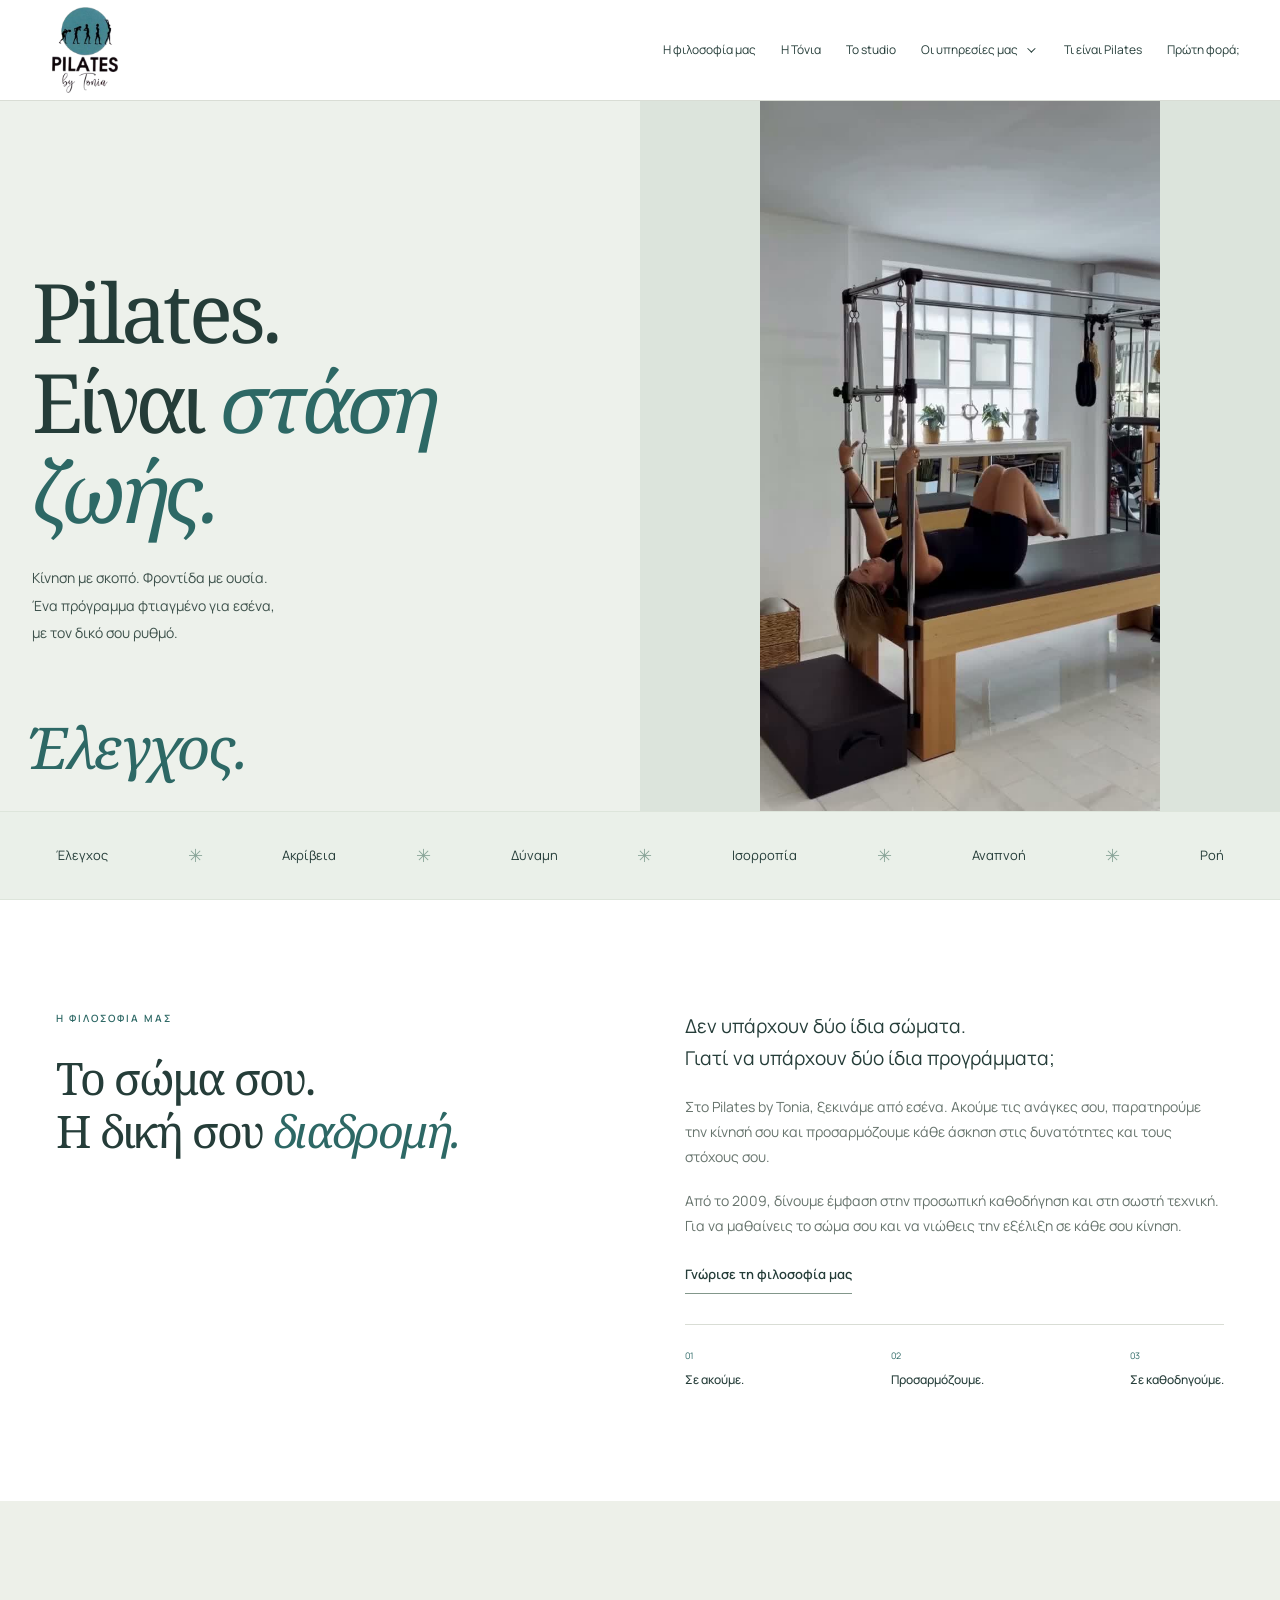
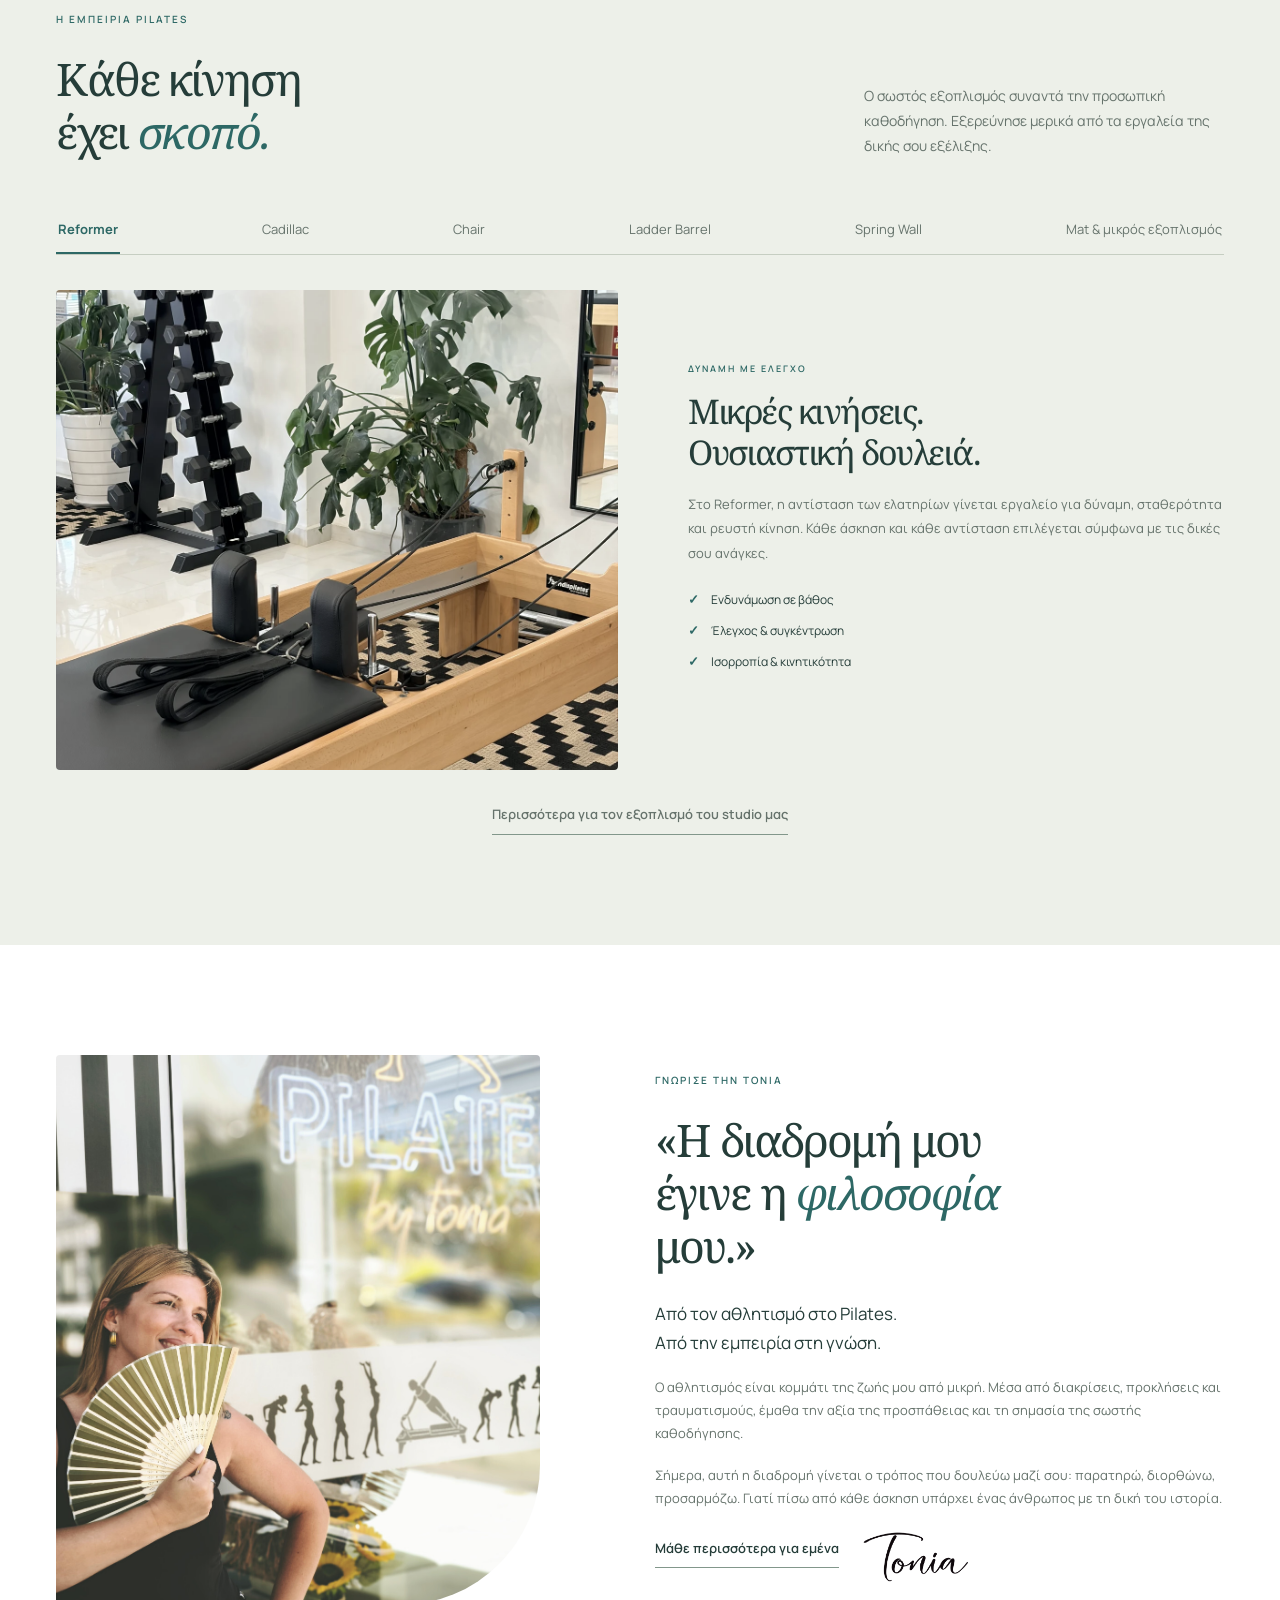
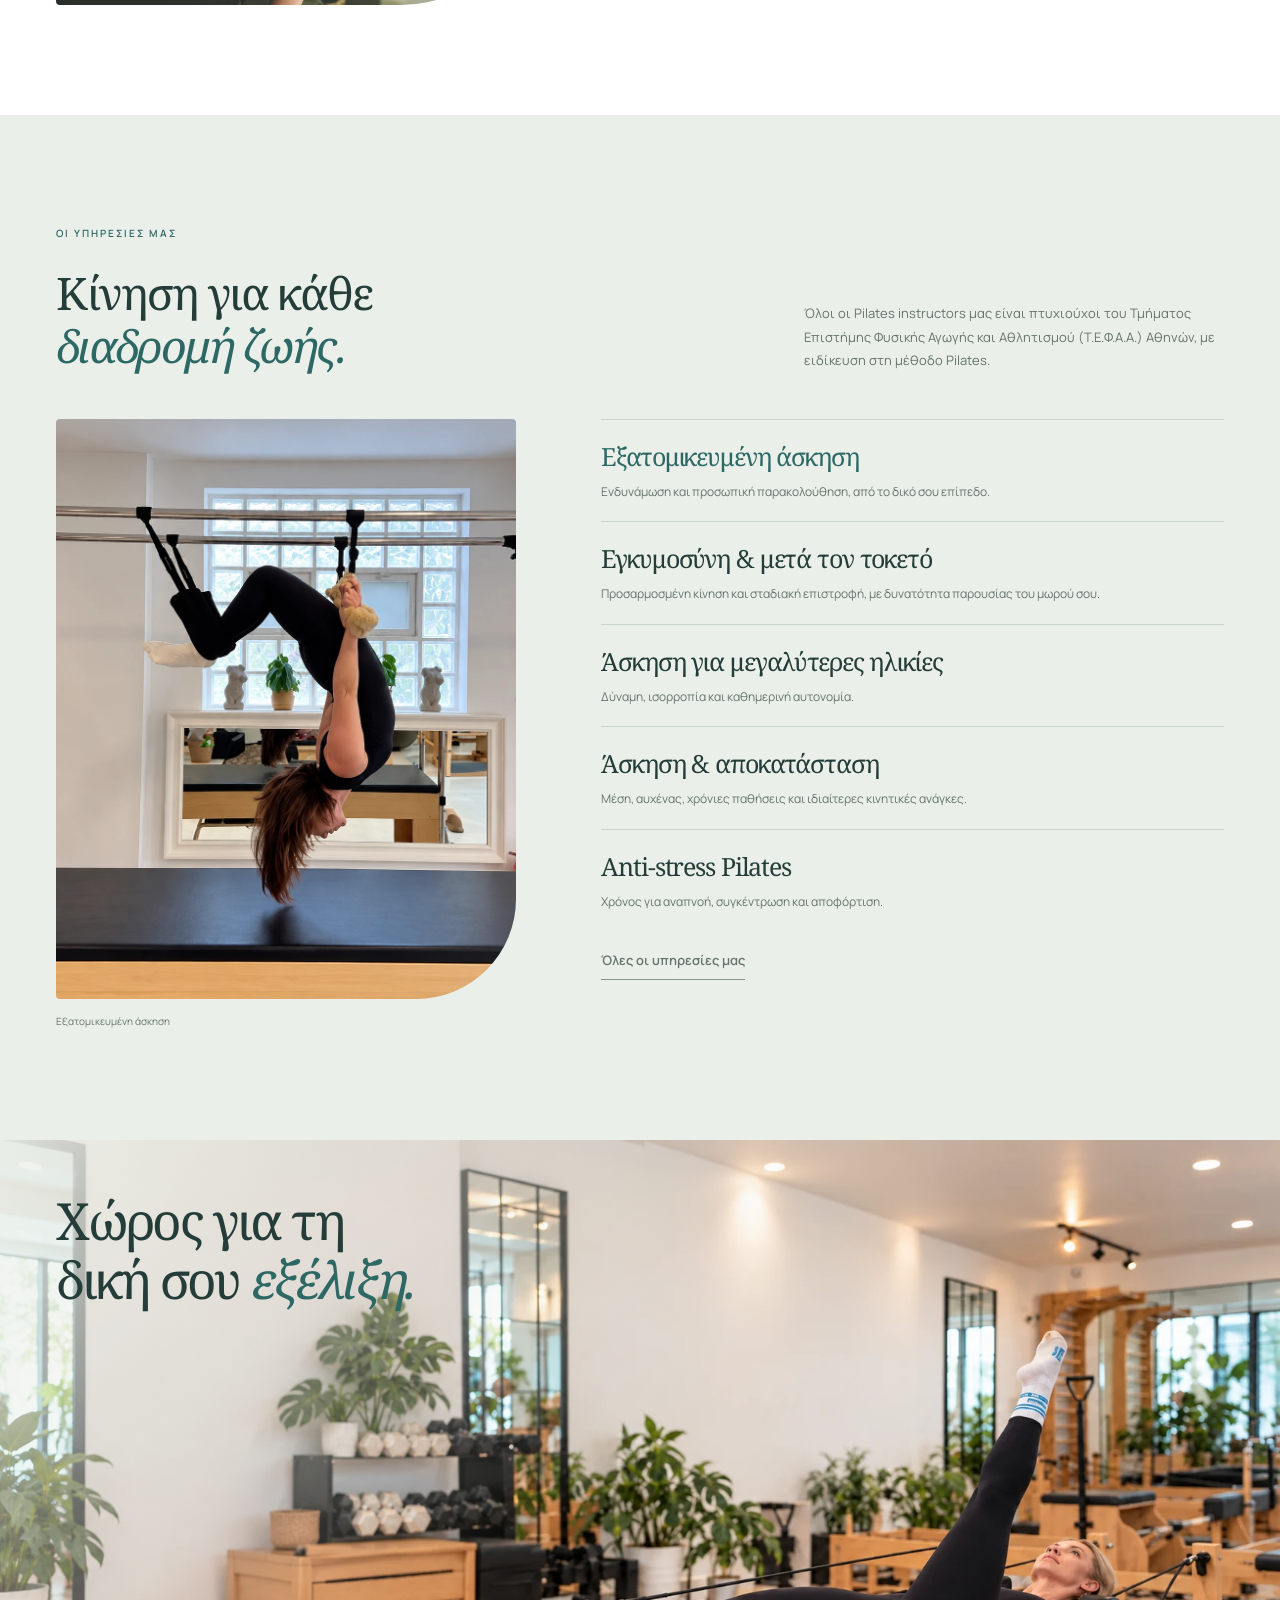
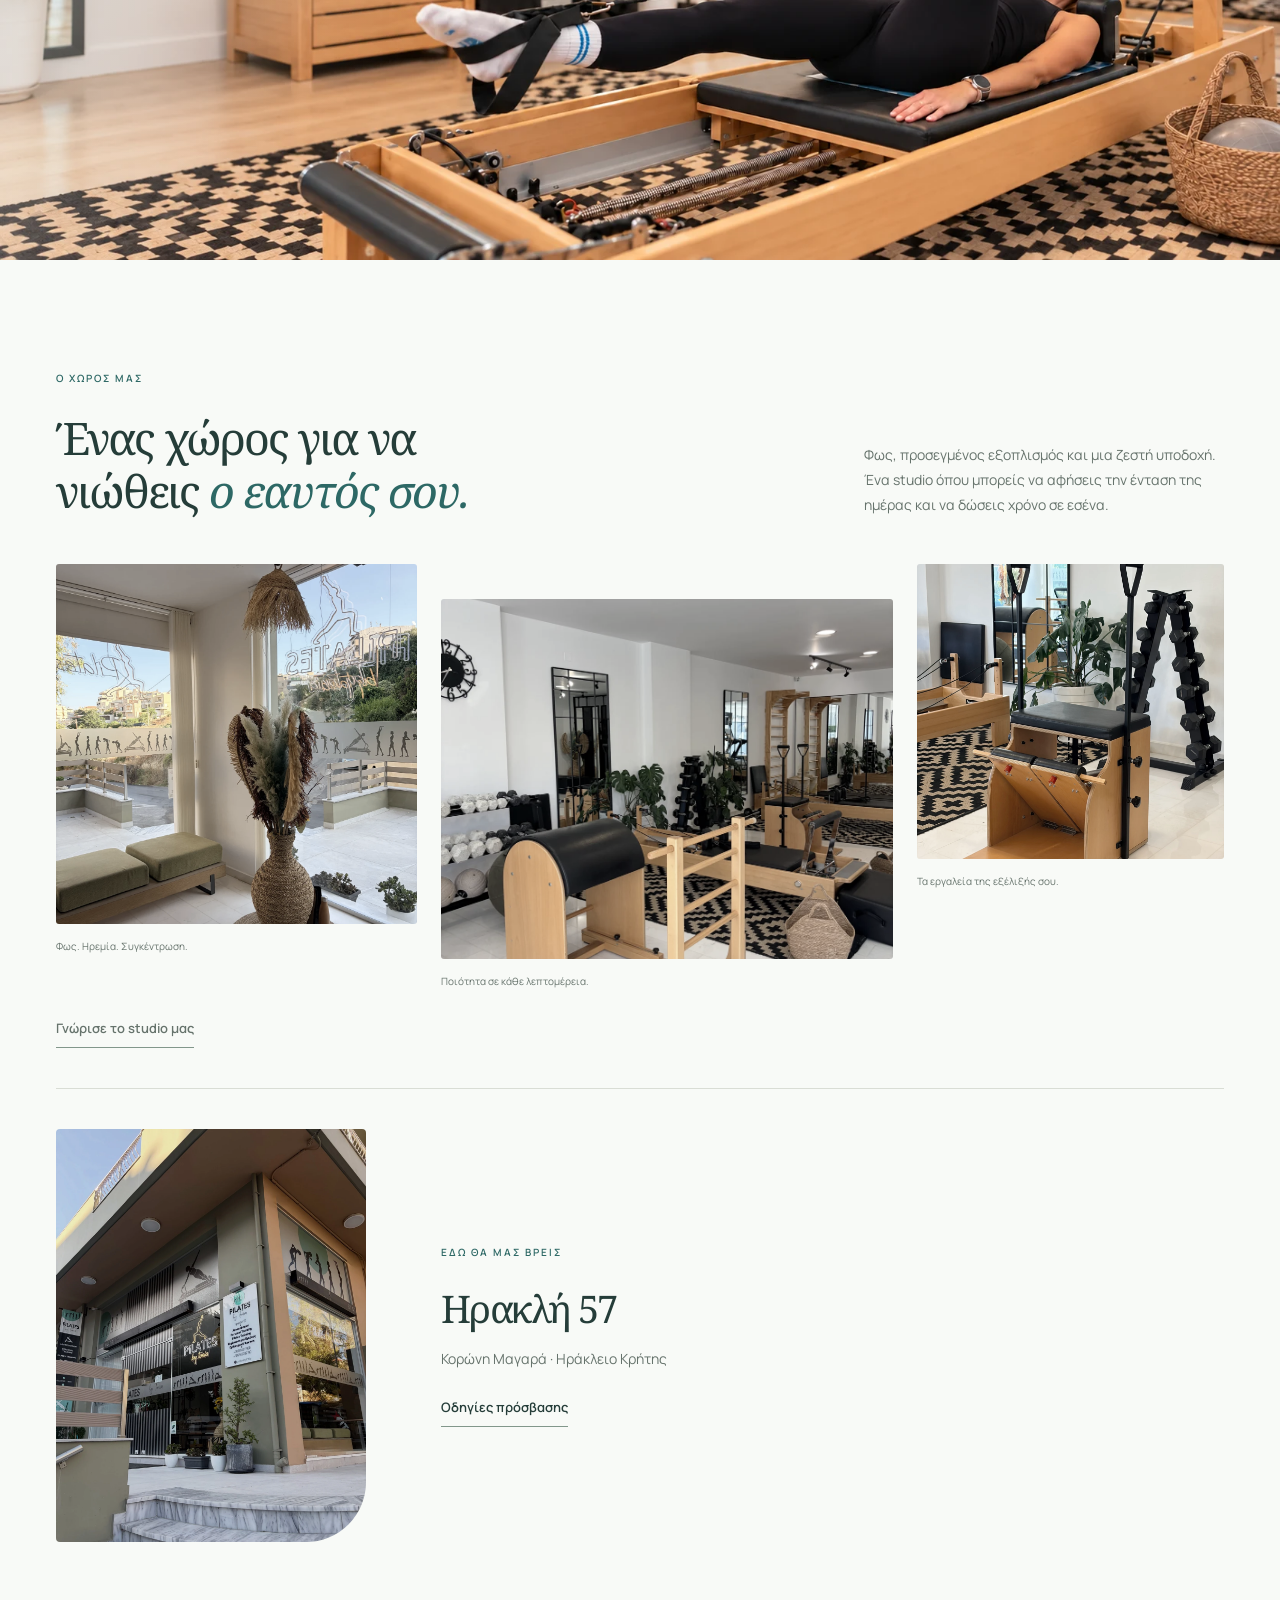
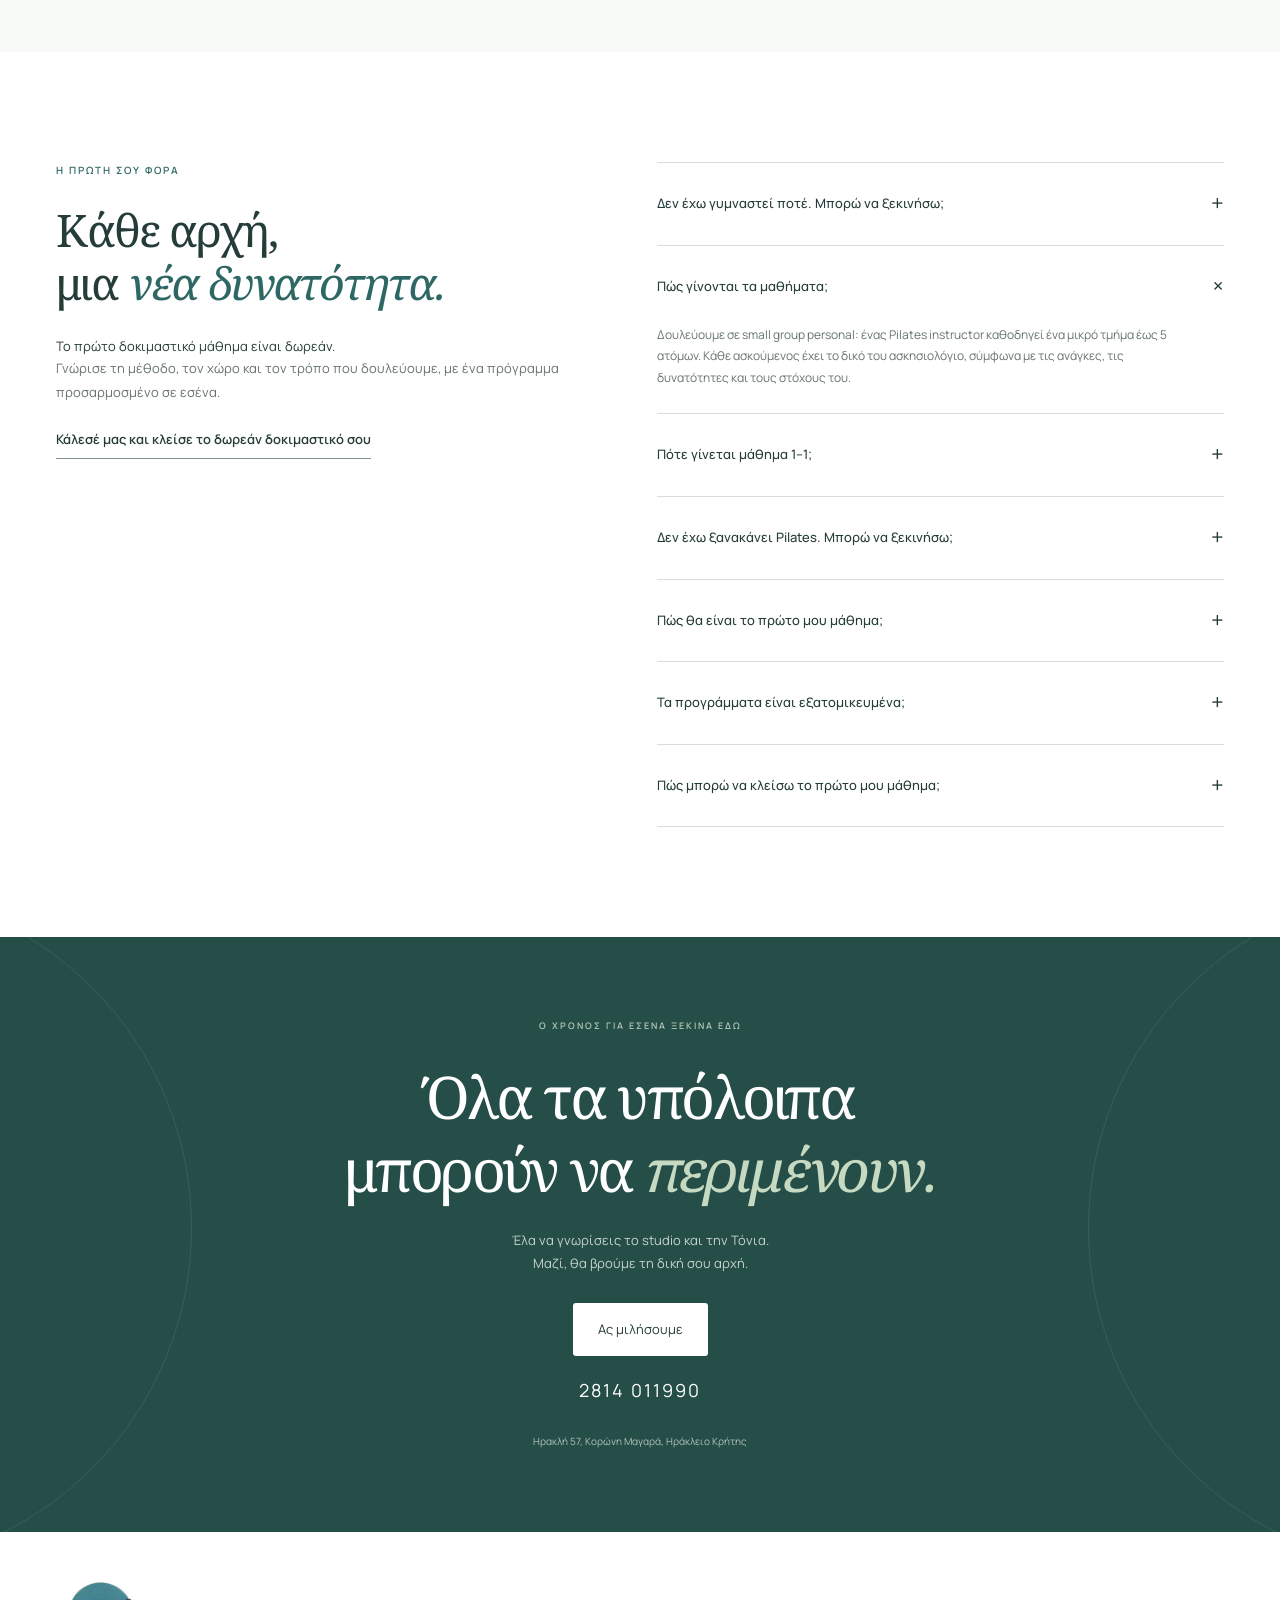
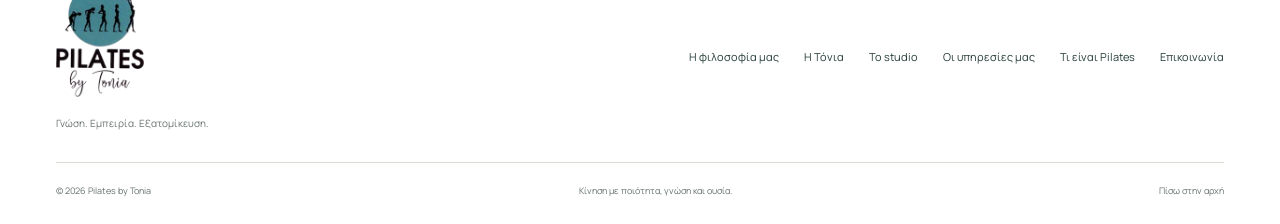
==== index.html @ 56502ca8 "Initial Commit" ====
<!doctype html>
<html lang="el">
<head>
<meta charset="UTF-8"><meta name="viewport" content="width=device-width, initial-scale=1">
<meta name="theme-color" content="#ffffff">
<title>Pilates by Tonia — Pilates. Είναι στάση ζωής.</title>
<meta name="description" content="Εξατομικευμένο Pilates από το 2009, στο Ηράκλειο Κρήτης. Γνώρισε την Τόνια και ένα studio όπου κάθε κίνηση έχει σκοπό. Ηρακλή 57, Κορώνη Μαγαρά. 2814 011990.">
<meta property="og:title" content="Pilates by Tonia — Είναι στάση ζωής."><meta property="og:description" content="Η δική σου κίνηση. Ο δικός σου ρυθμός. Εξατομικευμένο Pilates στο Ηράκλειο από το 2009."><meta property="og:type" content="website">
<link rel="icon" href="assets/logo.png"><link rel="preconnect" href="https://fonts.googleapis.com"><link rel="preconnect" href="https://fonts.gstatic.com" crossorigin><link href="https://fonts.googleapis.com/css2?family=Manrope:wght@400;500;600;700&family=Noto+Sans:wght@400;500;600;700&family=Noto+Serif:ital,wght@0,400;0,500;1,400&display=swap" rel="stylesheet">
<link rel="stylesheet" href="style.css"><script src="script.js" defer></script>
</head>
<body>
<a class="skip" href="#main">Μετάβαση στο περιεχόμενο</a>
<header class="header"><div class="nav-shell">
<a href="index.html" class="brand" aria-label="Pilates by Tonia — Αρχική"><img src="assets/logo.png" alt="Pilates by Tonia" width="100" height="100"></a>
<nav id="navigation" aria-label="Κύρια πλοήγηση"><a href="philosophy.html">Η φιλοσοφία μας</a><a href="tonia.html">Η Τόνια</a><a href="studio.html">Το studio</a><div class="nav-services"><a href="services.html">Οι υπηρεσίες μας</a><button class="services-toggle" type="button" aria-expanded="false" aria-controls="services-dropdown" aria-label="Εμφάνιση υπηρεσιών"><span aria-hidden="true"></span></button><ul class="services-dropdown" id="services-dropdown" hidden><li><a href="services.html#personal">Εξατομικευμένη άσκηση</a></li><li><a href="services.html#pregnancy">Εγκυμοσύνη</a></li><li><a href="services.html#postnatal">Μετά τον τοκετό</a></li><li><a href="services.html#mama-baby">Μαμά & μωρό</a></li><li><a href="services.html#seniors">Μεγαλύτερες ηλικίες</a></li><li><a href="services.html#adapted">Άσκηση & αποκατάσταση</a></li><li><a href="services.html#back-neck">Οσφυαλγίες & αυχενικά</a></li><li><a href="services.html#chronic">Αυτοάνοσα & χρόνιες παθήσεις</a></li><li><a href="services.html#anti-stress">Anti-stress Pilates</a></li></ul></div><a href="pilates.html">Τι είναι Pilates</a><a href="index.html#first-visit">Πρώτη φορά;</a></nav>
<button class="menu-toggle" aria-label="Άνοιγμα μενού" aria-expanded="false" aria-controls="navigation"><span></span><span></span></button>
</div></header>
<main id="main">
<section class="film-hero" aria-labelledby="hero-heading">
<div class="film-hero-media"><video class="hero-film is-current" muted playsinline preload="auto" poster="assets/hero-sequence/0.jpg" aria-label="Pilates: έλεγχος"><source src="assets/hero-sequence/0.mp4" type="video/mp4"></video><video class="hero-film" muted playsinline preload="none" aria-hidden="true"></video></div><span class="film-principle">Έλεγχος.</span>
<div class="film-hero-copy"><h1 id="hero-heading">Pilates.<br>Είναι <em>στάση<br> ζωής.</em></h1><p>Κίνηση με σκοπό. Φροντίδα με ουσία.<br>Ένα πρόγραμμα φτιαγμένο για εσένα,<br>με τον δικό σου ρυθμό.</p></div>
</section>
<div class="principles"><div class="wrap principles-inner"><span>Έλεγχος</span><i aria-hidden="true">✳</i><span>Ακρίβεια</span><i aria-hidden="true">✳</i><span>Δύναμη</span><i aria-hidden="true">✳</i><span>Ισορροπία</span><i aria-hidden="true">✳</i><span>Αναπνοή</span><i aria-hidden="true">✳</i><span>Ροή</span></div></div>
<section id="philosophy" class="section wrap philosophy"><div><p class="eyebrow">Η ΦΙΛΟΣΟΦΙΑ ΜΑΣ</p><h2>Το σώμα σου.<br>Η δική σου <em>διαδρομή.</em></h2></div><div class="philosophy-copy"><p class="lead">Δεν υπάρχουν δύο ίδια σώματα.<br>Γιατί να υπάρχουν δύο ίδια προγράμματα;</p><p>Στο Pilates by Tonia, ξεκινάμε από εσένα. Ακούμε τις ανάγκες σου, παρατηρούμε την κίνησή σου και προσαρμόζουμε κάθε άσκηση στις δυνατότητες και τους στόχους σου.</p><p>Από το 2009, δίνουμε έμφαση στην προσωπική καθοδήγηση και στη σωστή τεχνική. Για να μαθαίνεις το σώμα σου και να νιώθεις την εξέλιξη σε κάθε σου κίνηση.</p><a class="text-link section-more" href="philosophy.html">Γνώρισε τη φιλοσοφία μας</a><div class="approach"><span>01 <strong>Σε ακούμε.</strong></span><span>02 <strong>Προσαρμόζουμε.</strong></span><span>03 <strong>Σε καθοδηγούμε.</strong></span></div></div></section>
<section class="movement section" id="practice"><div class="wrap"><div class="section-heading"><div><p class="eyebrow">Η ΕΜΠΕΙΡΙΑ PILATES</p><h2>Κάθε κίνηση<br>έχει <em>σκοπό.</em></h2></div><p>Ο σωστός εξοπλισμός συναντά την προσωπική καθοδήγηση. Εξερεύνησε μερικά από τα εργαλεία της δικής σου εξέλιξης.</p></div>
<div class="tabs" role="tablist" aria-label="Εξοπλισμός Pilates"><button role="tab" id="tab-reformer" aria-selected="true" aria-controls="equipment-panel" data-equipment="reformer">Reformer</button><button role="tab" id="tab-cadillac" aria-selected="false" aria-controls="equipment-panel" tabindex="-1" data-equipment="cadillac">Cadillac</button><button role="tab" id="tab-chair" aria-selected="false" aria-controls="equipment-panel" tabindex="-1" data-equipment="chair">Chair</button><button role="tab" id="tab-barrel" aria-selected="false" aria-controls="equipment-panel" tabindex="-1" data-equipment="barrel">Ladder Barrel</button><button role="tab" id="tab-spring" aria-selected="false" aria-controls="equipment-panel" tabindex="-1" data-equipment="spring">Spring Wall</button><button role="tab" id="tab-mat" aria-selected="false" aria-controls="equipment-panel" tabindex="-1" data-equipment="mat">Mat & μικρός εξοπλισμός</button></div>
<div class="equipment"><div class="equipment-photo"><img id="equipment-image" data-equipment="reformer" src="assets/reformer.webp" alt="Ξύλινο Reformer και εξοπλισμός Pilates στον χώρο του studio" width="1000" height="1333" loading="lazy"></div><div class="equipment-content"><div id="equipment-panel" role="tabpanel" aria-labelledby="tab-reformer" tabindex="0"><p class="eyebrow equipment-kicker" id="equipment-kicker">ΔΥΝΑΜΗ ΜΕ ΕΛΕΓΧΟ</p><h3 id="equipment-title">Μικρές κινήσεις.<br>Ουσιαστική δουλειά.</h3><p class="equipment-lead" id="equipment-lead" hidden></p><div id="equipment-description"><p>Στο Reformer, η αντίσταση των ελατηρίων γίνεται εργαλείο για δύναμη, σταθερότητα και ρευστή κίνηση. Κάθε άσκηση και κάθε αντίσταση επιλέγεται σύμφωνα με τις δικές σου ανάγκες.</p></div><ul class="equipment-benefits" id="equipment-benefits"><li>Ενδυνάμωση σε βάθος</li><li>Έλεγχος & συγκέντρωση</li><li>Ισορροπία & κινητικότητα</li></ul></div></div></div>
<p class="practice-more"><a class="text-link" href="studio.html#equipment">Περισσότερα για τον εξοπλισμό του studio μας</a></p></div></section>
<section class="section wrap tonia" id="tonia"><div class="tonia-photo"><img src="assets/tonia-home.jpg" alt="Η Τόνια χαμογελά δίπλα στη βιτρίνα του Pilates by Tonia" width="1400" height="1205" loading="lazy"></div><div class="tonia-copy"><p class="eyebrow">ΓΝΩΡΙΣΕ ΤΗΝ ΤΟΝΙΑ</p><h2>«Η διαδρομή μου<br>έγινε η <em>φιλοσοφία</em><br>μου.»</h2><p class="lead">Από τον αθλητισμό στο Pilates.<br>Από την εμπειρία στη γνώση.</p><p>Ο αθλητισμός είναι κομμάτι της ζωής μου από μικρή. Μέσα από διακρίσεις, προκλήσεις και τραυματισμούς, έμαθα την αξία της προσπάθειας και τη σημασία της σωστής καθοδήγησης.</p><p>Σήμερα, αυτή η διαδρομή γίνεται ο τρόπος που δουλεύω μαζί σου: παρατηρώ, διορθώνω, προσαρμόζω. Γιατί πίσω από κάθε άσκηση υπάρχει ένας άνθρωπος με τη δική του ιστορία.</p><a class="text-link" href="tonia.html">Μάθε περισσότερα για εμένα</a><span class="signature signature-logo" role="img" aria-label="Tonia"></span></div></section>
<section class="home-services section" id="services" aria-labelledby="services-title"><div class="wrap">
<div class="section-heading"><div><p class="eyebrow">ΟΙ ΥΠΗΡΕΣΙΕΣ ΜΑΣ</p><h2 id="services-title">Κίνηση για κάθε<br><em>διαδρομή ζωής.</em></h2></div><p>Όλοι οι Pilates instructors μας είναι πτυχιούχοι του Τμήματος Επιστήμης Φυσικής Αγωγής και Αθλητισμού (Τ.Ε.Φ.Α.Α.) Αθηνών, με ειδίκευση στη μέθοδο Pilates.</p></div>
<div class="home-services-layout"><figure class="home-services-photo"><img id="home-service-image" data-service="personal" src="assets/anti-stress-restored.webp" alt="Άσκηση αιώρησης στο Cadillac του studio" width="720" height="1280" loading="lazy"><figcaption id="home-service-caption">Εξατομικευμένη άσκηση</figcaption></figure>
<div class="home-service-links">
<a href="services.html#personal" data-service-key="personal" data-service-image="assets/anti-stress-restored.webp" data-service-alt="Άσκηση αιώρησης στο Cadillac του studio" data-service-width="720" data-service-height="1280" data-service-caption="Εξατομικευμένη άσκηση" class="is-previewed"><img class="mobile-service-photo" src="assets/anti-stress-restored.webp" alt="Άσκηση αιώρησης στο Cadillac του studio" loading="lazy" width="900" height="1200"><h3>Εξατομικευμένη άσκηση</h3><p>Ενδυνάμωση και προσωπική παρακολούθηση, από το δικό σου επίπεδο.</p></a>
<a href="services.html#pregnancy" data-service-key="pregnancy" data-service-image="assets/pilates-pregnancy-v2.webp" data-service-alt="Η Τόνια με έγκυο ασκούμενη στο studio" data-service-width="1200" data-service-height="1600" data-service-caption="Εγκυμοσύνη &amp; μετά τον τοκετό"><img class="mobile-service-photo" src="assets/pilates-pregnancy-v2.webp" alt="Η Τόνια με έγκυο ασκούμενη στο studio" loading="lazy" width="900" height="1200"><h3>Εγκυμοσύνη & μετά τον τοκετό</h3><p>Προσαρμοσμένη κίνηση και σταδιακή επιστροφή, με δυνατότητα παρουσίας του μωρού σου.</p></a>
<a href="services.html#seniors" data-service-key="seniors" data-service-image="assets/pilates-seniors-v2.webp" data-service-alt="Η Τόνια με ασκούμενη μεγαλύτερης ηλικίας που κρατά Μαγικό Κύκλο" data-service-width="1200" data-service-height="1600" data-service-caption="Άσκηση για μεγαλύτερες ηλικίες"><img class="mobile-service-photo" src="assets/pilates-seniors-v2.webp" alt="Η Τόνια με ασκούμενη μεγαλύτερης ηλικίας που κρατά Μαγικό Κύκλο" loading="lazy" width="900" height="1200"><h3>Άσκηση για μεγαλύτερες ηλικίες</h3><p>Δύναμη, ισορροπία και καθημερινή αυτονομία.</p></a>
<a href="services.html#adapted" data-service-key="adapted" data-service-image="assets/pilates-adaptive-v2.webp" data-service-alt="Η Τόνια δίπλα σε ασκούμενη με τεχνητό μέλος και βοηθήματα βάδισης στο studio" data-service-width="1200" data-service-height="1600" data-service-caption="Άσκηση &amp; αποκατάσταση"><img class="mobile-service-photo" src="assets/pilates-adaptive-v2.webp" alt="Η Τόνια δίπλα σε ασκούμενη με τεχνητό μέλος και βοηθήματα βάδισης στο studio" loading="lazy" width="900" height="1200"><h3>Άσκηση & αποκατάσταση</h3><p>Μέση, αυχένας, χρόνιες παθήσεις και ιδιαίτερες κινητικές ανάγκες.</p></a>
<a href="services.html#anti-stress" data-service-key="anti-stress" data-service-image="assets/cadillac-portrait-restored.webp" data-service-alt="Η Τόνια σε ελεγχόμενη άσκηση αιώρησης στο Cadillac" data-service-width="941" data-service-height="1670" data-service-caption="Anti-stress Pilates"><img class="mobile-service-photo" src="assets/cadillac-portrait-restored.webp" alt="Η Τόνια σε ελεγχόμενη άσκηση αιώρησης στο Cadillac" loading="lazy" width="900" height="1200"><h3>Anti-stress Pilates</h3><p>Χρόνος για αναπνοή, συγκέντρωση και αποφόρτιση.</p></a>
<p class="section-more"><a class="text-link" href="services.html">Όλες οι υπηρεσίες μας</a></p>
</div></div></div></section>
<figure class="studio-scroll-divider" data-scroll-divider><img src="assets/studio-divider.webp" alt="Άσκηση στο Reformer στον χώρο του Pilates by Tonia" loading="lazy"><figcaption>Χώρος για τη<br>δική σου <em>εξέλιξη.</em></figcaption></figure><section id="studio" class="studio section"><div class="wrap"><div class="section-heading"><div><p class="eyebrow">Ο ΧΩΡΟΣ ΜΑΣ</p><h2>Ένας χώρος για να<br>νιώθεις <em>ο εαυτός σου.</em></h2></div><p>Φως, προσεγμένος εξοπλισμός και μια ζεστή υποδοχή.<br>Ένα studio όπου μπορείς να αφήσεις την ένταση της ημέρας και να δώσεις χρόνο σε εσένα.</p></div><div class="studio-gallery"><figure><img src="assets/studio.webp" alt="Φωτεινή γωνιά του studio με μεγάλα παράθυρα και εξοπλισμό Pilates" width="900" height="1200" loading="lazy"><figcaption>Φως. Ηρεμία. Συγκέντρωση.</figcaption></figure><figure><img src="assets/studio-wide.webp" alt="Ο εσωτερικός χώρος του Pilates by Tonia με ξύλινο εξοπλισμό και φυτά" width="1000" height="1333" loading="lazy"><figcaption>Ποιότητα σε κάθε λεπτομέρεια.</figcaption></figure><figure><img src="assets/pilates-chair.webp" alt="Η ξύλινη Pilates Chair στον χώρο του studio" width="1200" height="1600" loading="lazy"><figcaption>Τα εργαλεία της εξέλιξής σου.</figcaption></figure></div><p class="section-more"><a class="text-link" href="studio.html">Γνώρισε το studio μας</a></p><div class="studio-arrival"><figure><img src="assets/studio-exterior.webp" alt="Η πρόσοψη και η είσοδος του Pilates by Tonia στην Ηρακλή 57" width="1200" height="1600" loading="lazy"></figure><div><p class="eyebrow">ΕΔΩ ΘΑ ΜΑΣ ΒΡΕΙΣ</p><h3>Ηρακλή 57</h3><p>Κορώνη Μαγαρά · Ηράκλειο Κρήτης</p><a class="text-link" href="https://www.google.com/maps/search/?api=1&query=Pilates+by+Tonia+%CE%97%CF%81%CE%B1%CE%BA%CE%BB%CE%AE+57+%CE%97%CF%81%CE%AC%CE%BA%CE%BB%CE%B5%CE%B9%CE%BF" target="_blank" rel="noopener noreferrer">Οδηγίες πρόσβασης</a></div></div></div></section>
<section id="first-visit" class="section wrap first-visit"><div><p class="eyebrow">Η ΠΡΩΤΗ ΣΟΥ ΦΟΡΑ</p><h2>Κάθε αρχή,<br>μια <em>νέα δυνατότητα.</em></h2><p class="lead">Το πρώτο δοκιμαστικό μάθημα είναι δωρεάν.</p><p>Γνώρισε τη μέθοδο, τον χώρο και τον τρόπο που δουλεύουμε, με ένα πρόγραμμα προσαρμοσμένο σε εσένα.</p><a class="text-link section-more" href="tel:+302814011990">Κάλεσέ μας και κλείσε το δωρεάν δοκιμαστικό σου</a></div><div class="faq"><details><summary>Δεν έχω γυμναστεί ποτέ. Μπορώ να ξεκινήσω;<span aria-hidden="true">+</span></summary><p>Ναι. Δεν χρειάζεται να είσαι ήδη δυνατός ή ευλύγιστος. Ξεκινάμε από το δικό σου επίπεδο, με απλές κινήσεις και χρόνο για να τις μάθεις. Δουλεύουμε σταδιακά στη δύναμη, στην κινητικότητα και στην καλύτερη στάση του σώματος, χωρίς πίεση να ακολουθήσεις τον ρυθμό κάποιου άλλου.</p></details><details open><summary>Πώς γίνονται τα μαθήματα;<span aria-hidden="true">+</span></summary><p>Δουλεύουμε σε small group personal: ένας Pilates instructor καθοδηγεί ένα μικρό τμήμα έως 5 ατόμων. Κάθε ασκούμενος έχει το δικό του ασκησιολόγιο, σύμφωνα με τις ανάγκες, τις δυνατότητες και τους στόχους του.</p></details><details><summary>Πότε γίνεται μάθημα 1–1;<span aria-hidden="true">+</span></summary><p>Σε ειδικές περιπτώσεις, το μάθημα γίνεται personal, ένας instructor με έναν ασκούμενο, κατόπιν συνεννόησης. Το studio διαθέτει έναν ενιαίο χώρο: παράλληλα μπορεί άλλος instructor να καθοδηγεί ένα μικρό τμήμα, με προσωπικό ασκησιολόγιο για κάθε άτομο.</p></details><details><summary>Δεν έχω ξανακάνει Pilates. Μπορώ να ξεκινήσω;<span aria-hidden="true">+</span></summary><p>Φυσικά. Ξεκινάμε από το δικό σου επίπεδο και δουλεύουμε μαζί στη σωστή τεχνική, την αναπνοή και τον έλεγχο. Το πρόγραμμά σου προσαρμόζεται σε εσένα, είτε είναι το πρώτο σου μάθημα είτε έχεις ήδη εμπειρία.</p></details><details><summary>Πώς θα είναι το πρώτο μου μάθημα;<span aria-hidden="true">+</span></summary><p>Το πρώτο δοκιμαστικό μάθημα είναι δωρεάν. Έλα λίγο νωρίτερα για να γνωρίσεις τον χώρο και να συζητήσουμε τους στόχους σου, τυχόν τραυματισμούς ή ό,τι σε απασχολεί. Θα σε καθοδηγούμε βήμα βήμα, με έμφαση στην αναπνοή και στην ποιότητα της κίνησης.</p></details><details><summary>Τα προγράμματα είναι εξατομικευμένα;<span aria-hidden="true">+</span></summary><p>Ναι. Η προσωπική προσέγγιση είναι η βάση της δουλειάς μας. Οι ασκήσεις και ο εξοπλισμός επιλέγονται με βάση τις ανάγκες, τις δυνατότητες και τους στόχους σου, με συνεχή παρακολούθηση και καθοδήγηση.</p></details><details><summary>Πώς μπορώ να κλείσω το πρώτο μου μάθημα;<span aria-hidden="true">+</span></summary><p>Κάλεσέ μας στο <a href="tel:+302814011990">2814 011990</a> για να συζητήσουμε τις ανάγκες σου, τις διαθέσιμες ώρες και τις πληροφορίες για τα μαθήματα.</p></details></div></section>
<section class="contact" id="contact"><div class="wrap contact-inner"><p class="eyebrow">Ο ΧΡΟΝΟΣ ΓΙΑ ΕΣΕΝΑ ΞΕΚΙΝΑ ΕΔΩ</p><h2>Όλα τα υπόλοιπα<br>μπορούν να <em>περιμένουν.</em></h2><p>Έλα να γνωρίσεις το studio και την Τόνια.<br>Μαζί, θα βρούμε τη δική σου αρχή.</p><a class="button light" href="tel:+302814011990">Ας μιλήσουμε</a><a class="contact-number" href="tel:+302814011990">2814 011990</a><div class="contact-location">Ηρακλή 57, Κορώνη Μαγαρά, Ηράκλειο Κρήτης</div></div></section>
</main>
<footer class="wrap footer"><div><a href="index.html" class="footer-brand" aria-label="Pilates by Tonia — Αρχική"><img src="assets/logo.png" alt="Pilates by Tonia" width="100" height="131" loading="lazy"></a><p>Γνώση. Εμπειρία. Εξατομίκευση.</p></div><div class="footer-links"><a href="philosophy.html">Η φιλοσοφία μας</a><a href="tonia.html">Η Τόνια</a><a href="studio.html">Το studio</a><a href="services.html">Οι υπηρεσίες μας</a><a href="pilates.html">Τι είναι Pilates</a><a href="index.html#contact">Επικοινωνία</a></div><div class="footer-bottom"><span>© <span id="year">2026</span> Pilates by Tonia</span><span>Κίνηση με ποιότητα, γνώση και ουσία.</span><a href="#">Πίσω στην αρχή</a></div></footer>
</body></html>
---- style.css ----
:root{--paper:#ffffff;--ink:#253d39;--muted:#66736c;--teal:#2d6865;--line:#d9ddd5;--mint:#eaf0e9;--serif:'Noto Serif',Georgia,serif;--sans:'Manrope','Noto Sans',sans-serif}*{box-sizing:border-box}html{scroll-behavior:smooth;scroll-padding-top:110px}body{margin:0;color:var(--ink);background:var(--paper);font-family:var(--sans);font-size:15px;line-height:1.8}a{color:inherit;text-decoration:none}button{font:inherit}button,a{-webkit-tap-highlight-color:transparent}button:focus-visible,a:focus-visible,summary:focus-visible,[tabindex]:focus-visible{outline:3px solid #b47732;outline-offset:5px}img{display:block;max-width:100%;object-fit:cover}h1,h2,h3,p,figure{margin:0}h1,h2,h3{font-family:var(--serif);font-weight:400;letter-spacing:-.045em;line-height:1.18}h2{font-size:clamp(32px,3.5vw,49px)}h2 em,h1 em{font-weight:400;color:var(--teal)}p{color:var(--muted)}.wrap{width:min(1280px,calc(100% - 112px));margin-inline:auto}.section{padding-block:110px}.eyebrow{font-size:10px;font-weight:600;letter-spacing:2px;line-height:1.6;color:var(--teal);margin-bottom:26px}.button{display:inline-flex;gap:40px;align-items:center;justify-content:space-between;background:var(--teal);color:#fff;padding:17px 25px;font-size:13px;line-height:1.5;border-radius:3px;transition:background .2s,transform .2s}.button:hover{background:#214f4c;transform:translateY(-2px)}.button span{font-size:21px;line-height:1}.button.small{padding:13px 20px;gap:28px;font-size:12px}.text-link{display:inline-flex;align-items:center;gap:25px;padding-bottom:7px;border-bottom:1px solid #82978b;font-size:13px;font-weight:600}.text-link:hover{color:var(--teal);border-color:var(--teal)}.text-link span{font-size:22px}.header{border-bottom:1px solid var(--line);background:rgba(255,255,255,.97);position:sticky;top:0;z-index:20}.nav-shell{height:100px;width:min(1360px,calc(100% - 80px));margin:auto;display:flex;align-items:center;justify-content:space-between;gap:32px}.brand img{width:90px;height:86px;object-fit:contain}.header nav{display:flex;gap:32px;font-size:12px}.header nav a:hover{color:var(--teal);text-decoration:underline;text-underline-offset:6px}.menu-toggle{display:none}.skip{position:fixed;top:-80px;left:20px;z-index:100;background:white;padding:10px}.skip:focus{top:10px}.hero{display:grid;grid-template-columns:1fr 1.12fr;gap:45px;padding-top:50px;padding-bottom:60px;align-items:center}.hero-copy{padding:22px 0 10px}.hero h1{font-size:clamp(58px,6.7vw,94px);line-height:1.12;margin:25px 0 27px;letter-spacing:-.06em}.hero h1 em{font-style:italic}.hero .eyebrow{font-size:9px;letter-spacing:1.7px;display:flex;align-items:center;gap:9px;margin:0}.dot{width:6px;height:6px;background:var(--teal);border-radius:50%;flex:none}.hero-description{font-size:14px;line-height:1.95;margin-bottom:29px}.hero-note{display:flex;gap:12px;align-items:center;margin-top:29px;font-size:10px;color:var(--muted)}.note-line{width:24px;height:1px;background:#8e9f92}.hero-visual{position:relative;align-self:stretch;margin-top:0;min-height:600px;background:#f0f3f2;border-radius:180px 5px 5px 5px;overflow:hidden}.hero-image{position:absolute;width:100%;height:100%;object-position:52% 50%;filter:saturate(.77)}.image-caption{position:absolute;bottom:0;left:0;right:0;display:flex;align-items:center;justify-content:space-between;background:linear-gradient(transparent,rgba(30,42,39,.65));padding:70px 28px 25px;color:white;font-size:9px;letter-spacing:2px}.circle-arrow{border:1px solid #ffffff90;border-radius:50%;width:37px;height:37px;display:grid;place-items:center;font-size:20px}.since{position:absolute;top:25px;right:23px;padding:13px 17px;background:rgba(248,247,243,.9);border:1px solid #fff;display:flex;flex-direction:column;gap:1px;font-size:9px}.since strong{font-family:var(--serif);font-size:18px;font-weight:400}.principles{background:var(--mint);border-block:1px solid #dde5db}.principles-inner{min-height:87px;display:flex;align-items:center;justify-content:space-between;gap:22px}.principles span{font-size:13px}.principles i{font-size:18px;color:#89a498;font-style:normal}.philosophy{display:grid;grid-template-columns:1fr 1fr;gap:90px}.philosophy-copy p+p{margin-top:19px}.lead{font-size:19px;line-height:1.7;color:var(--ink)}.philosophy-copy>p:not(.lead){font-size:14px}.approach{display:flex;justify-content:space-between;gap:14px;border-top:1px solid var(--line);margin-top:30px;padding-top:23px;font-size:9px;color:var(--teal)}.approach strong{display:block;font-size:12px;margin-top:5px;font-weight:500;color:var(--ink)}.movement{background:#edf0e9}.section-heading{display:flex;align-items:end;justify-content:space-between;gap:70px;margin-bottom:46px}.section-heading>p{max-width:360px;font-size:14px}.equipment{display:grid;grid-template-columns:1.05fr 1fr;gap:70px;align-items:center}.equipment-photo{height:480px;position:relative;overflow:hidden;border-radius:4px}.equipment-photo img{width:100%;height:100%;object-position:center 56%;filter:saturate(.77)}.equipment-photo>span{position:absolute;bottom:19px;left:20px;background:var(--paper);font-size:10px;padding:6px 13px;letter-spacing:2px}.tabs{display:flex;gap:28px;border-bottom:1px solid #c6cec2;margin-bottom:35px}.tabs button{padding:0 0 14px;background:none;border:0;color:var(--muted);font-size:14px;cursor:pointer;position:relative}.tabs button[aria-selected=true]{color:var(--teal);font-weight:700}.tabs button[aria-selected=true]:after{content:'';position:absolute;bottom:-1px;left:0;right:0;height:2px;background:var(--teal)}.equipment-kicker{font-size:9px;margin-bottom:15px}.equipment h3{font-size:34px;margin-bottom:20px}.equipment-content p:not(.eyebrow){font-size:13px;line-height:1.9}.equipment-benefits{list-style:none;padding:0;margin:22px 0 25px;font-size:12px}.equipment-benefits li{margin:8px 0}.equipment-benefits li:before{content:'↗';margin-right:12px;color:var(--teal)}.equipment-footnote{font-size:11px;margin-top:22px;text-align:center}.tonia{display:grid;grid-template-columns:.85fr 1fr;gap:115px;align-items:center}.tonia-photo{height:610px;position:relative}.tonia-photo img{width:100%;height:100%;object-position:50% 35%;border-radius:4px 4px 140px 4px;filter:saturate(.68)}.photo-label{position:absolute;bottom:30px;left:24px;background:var(--paper);padding:12px 19px;font-family:var(--serif);font-style:italic;font-size:14px}.tonia-copy .lead{margin-top:27px;margin-bottom:18px;font-size:17px}.tonia-copy>p:not(.eyebrow):not(.lead):not(.signature){font-size:13px;margin-top:18px}.tonia-copy .text-link{margin-top:25px}.signature{font-family:var(--serif);font-style:italic;letter-spacing:-4px;font-size:46px;color:var(--teal);margin-top:14px;transform:rotate(-7deg);display:inline-block;margin-left:15px}.studio{background:#f8faf7}.studio-gallery{display:grid;grid-template-columns:1fr 1.25fr .85fr;gap:24px}.studio-gallery img{width:100%;height:360px;border-radius:3px;filter:saturate(.7)}.studio-gallery figure:nth-child(2){padding-top:35px}.studio-gallery figure:nth-child(3) img{height:295px}.studio-gallery figcaption{font-size:10px;padding-top:13px;color:var(--muted)}.studio-address{display:flex;justify-content:space-between;align-items:center;margin-top:40px;padding-top:25px;border-top:1px solid #d7d8cf;font-size:12px}.studio-address>span>span{font-size:23px;margin-right:12px}.first-visit{display:grid;grid-template-columns:1fr 1.1fr;gap:85px}.first-visit h2{margin-bottom:25px}.first-visit>div>p:not(.eyebrow){font-size:13px}.faq details{border-bottom:1px solid var(--line);padding:21px 0}.faq details:first-child{border-top:1px solid var(--line)}.faq summary{list-style:none;display:flex;justify-content:space-between;gap:25px;align-items:center;font-size:13px;font-weight:500;cursor:pointer}.faq summary::-webkit-details-marker{display:none}.faq summary span{font-size:22px;font-weight:400;flex:none;transition:transform .2s}.faq details[open] summary span{transform:rotate(45deg)}.faq details p{font-size:12px;padding:17px 30px 4px 0}.faq details p a{text-decoration:underline}.contact{background:#254e49;color:var(--paper);text-align:center;position:relative;overflow:hidden}.contact:before,.contact:after{content:'';position:absolute;width:680px;height:680px;border:1px solid #a6b9a326;border-radius:50%;top:-50px;pointer-events:none}.contact:before{left:-490px}.contact:after{right:-490px}.contact-inner{padding-block:82px}.contact .eyebrow{color:#b4c9b6;font-size:9px}.contact h2{font-size:clamp(36px,4.6vw,64px);line-height:1.25}.contact h2 em{color:#c6d9c1}.contact p:not(.eyebrow){color:#c7d3cb;margin-top:22px;font-size:13px}.contact .button{margin-top:27px}.button.light{background:#ffffff;color:var(--ink);gap:45px}.button.light:hover{background:#dce7d6}.contact-number{display:block;margin-top:18px;font-size:18px;letter-spacing:2px}.contact-location{font-size:10px;color:#b3c4ba;margin-top:25px}.footer{padding-top:50px;display:flex;justify-content:space-between;flex-wrap:wrap;gap:30px}.footer-brand{font-family:var(--serif);font-size:27px;letter-spacing:-1px}.footer-brand span{font-style:italic;font-size:19px}.footer p{font-size:10px;margin-top:9px}.footer-links{display:flex;gap:25px;align-items:center;font-size:11px}.footer-bottom{flex-basis:100%;display:flex;justify-content:space-between;border-top:1px solid var(--line);padding:20px 0 25px;font-size:9px;color:var(--muted)}
@media(min-width:1600px){.hero-visual{min-height:670px}.hero{gap:65px}}
@media(max-width:1100px){.wrap{width:calc(100% - 64px)}.nav-shell{width:calc(100% - 48px);gap:20px}.header nav{gap:20px;font-size:11px}.hero{gap:25px}.hero-visual{min-height:560px}.hero h1{font-size:71px}.hero .eyebrow{font-size:8px;letter-spacing:1px}.section{padding-block:85px}.philosophy,.first-visit{gap:45px}.tonia{gap:65px}.equipment{gap:45px}.tonia-photo{height:560px}.studio-gallery{gap:18px}.studio-gallery img{height:320px}}
@media(max-width:760px){html{scroll-padding-top:85px}.wrap{width:calc(100% - 40px)}.nav-shell{width:calc(100% - 32px);height:80px;gap:18px}.brand img{width:72px;height:68px}.nav-cta{margin-left:auto}.button.small{padding:11px 13px;font-size:10px;gap:15px}.menu-toggle{display:flex;flex-direction:column;justify-content:center;gap:6px;width:34px;height:38px;padding:5px;border:0;background:none;cursor:pointer}.menu-toggle span{height:1px;width:24px;background:var(--ink);transition:transform .2s}.menu-toggle[aria-expanded=true] span:first-child{transform:translateY(3.5px) rotate(45deg)}.menu-toggle[aria-expanded=true] span:last-child{transform:translateY(-3.5px) rotate(-45deg)}.header nav{display:none;position:absolute;top:80px;left:0;right:0;background:var(--paper);padding:20px 26px 25px;border-bottom:1px solid var(--line);font-size:14px}.header nav.open{display:flex;flex-direction:column;gap:20px}.hero{grid-template-columns:1fr;padding-top:30px;padding-bottom:30px;gap:30px}.hero-copy{padding:5px 0 0}.hero h1{font-size:65px;margin-top:20px;margin-bottom:21px;line-height:1.1}.hero h1 br:last-of-type{display:none}.hero .eyebrow{font-size:8px;letter-spacing:1.4px}.hero-description{font-size:13px;margin-bottom:23px}.hero-note{margin-top:22px;font-size:9px}.hero-visual{min-height:400px;border-radius:110px 4px 4px 4px}.hero-image{object-position:50% 50%}.since{top:17px;right:16px;font-size:8px;padding:9px 12px}.since strong{font-size:16px}.image-caption{padding:60px 20px 19px;font-size:8px}.principles-inner{flex-wrap:wrap;justify-content:center;column-gap:18px;row-gap:5px;padding-block:18px;min-height:75px}.principles span{font-size:11px}.principles i{font-size:13px}.principles i:nth-of-type(3){display:none}.section{padding-block:65px}h2{font-size:34px;letter-spacing:-1.4px}.eyebrow{font-size:9px;letter-spacing:1.5px;margin-bottom:18px}.philosophy,.equipment,.tonia,.first-visit{grid-template-columns:1fr;gap:30px}.lead{font-size:17px}.philosophy-copy>p:not(.lead){font-size:13px}.section-heading{display:block;margin-bottom:29px}.section-heading>p{max-width:none;margin-top:24px;font-size:13px}.equipment-photo{height:330px}.equipment{gap:28px}.tabs{margin-bottom:28px;gap:35px}.equipment h3{font-size:31px}.equipment-footnote{text-align:left;font-size:10px}.tonia{gap:35px}.tonia-photo{height:440px;max-width:450px;width:100%;margin:auto}.tonia-photo img{object-position:50% 33%}.tonia-copy .signature{display:block;margin:18px 0 0}.studio-gallery{grid-template-columns:1fr 1fr;gap:15px}.studio-gallery img{height:240px}.studio-gallery figure:nth-child(2){padding-top:24px}.studio-gallery figure:nth-child(3){display:none}.studio-gallery figcaption{font-size:9px;line-height:1.5}.studio-address{flex-direction:column;align-items:start;gap:15px;margin-top:25px;font-size:11px}.studio-address .text-link{font-size:11px}.first-visit{gap:30px}.faq summary{font-size:12px}.faq details p{padding-right:15px}.contact-inner{padding-block:65px}.contact h2{font-size:36px}.contact-location{font-size:9px}.footer{padding-top:32px;gap:25px}.footer-links{gap:20px;font-size:10px}.footer-bottom{gap:13px;flex-wrap:wrap;font-size:8px}.footer-bottom>span:nth-child(2){display:none}}
@media(max-width:380px){.hero h1{font-size:57px}.hero .eyebrow{font-size:7px}.hero-visual{min-height:340px}.principles-inner{gap:13px}.principles span{font-size:10px}.contact h2{font-size:31px}.studio-gallery img{height:205px}}
@media(prefers-reduced-motion:reduce){html{scroll-behavior:auto}*,*:before,*:after{transition:none!important}}

/* Full-width photographic hero and dedicated biography page. */
.header nav{margin-left:auto}.header nav [aria-current="page"]{color:var(--teal);text-decoration:underline;text-underline-offset:6px}
.hero{position:relative;display:block;width:100%;max-width:none;margin:0;padding:0;isolation:isolate;overflow:hidden;background:#fff}
.hero>.hero-image{position:absolute;inset:0;width:100%;height:100%;object-fit:cover;object-position:center 53%;filter:none;z-index:-2}
.hero:before{content:"";position:absolute;inset:0;background:linear-gradient(90deg,rgba(255,255,255,.95) 0%,rgba(255,255,255,.89) 22%,rgba(255,255,255,.64) 38%,rgba(255,255,255,.08) 58%,transparent 70%);z-index:-1}
.hero-inner{position:relative;min-height:680px;display:flex;align-items:center;padding-block:60px 85px}
.hero-copy{width:47%;padding:0}.hero h1{font-size:clamp(62px,6.4vw,88px);line-height:1.1;margin:24px 0 27px}.hero-description{color:#3d514b;margin-bottom:0}.hero-note{color:#41564e;margin-top:26px}.hero-meta{position:absolute;left:0;right:0;bottom:25px;display:flex;justify-content:space-between;gap:20px;align-items:center;font-size:9px;letter-spacing:1.8px;color:var(--ink)}.hero-meta span:last-child{font-size:10px;letter-spacing:.5px;background:rgba(255,255,255,.9);padding:7px 12px;border-radius:2px}
.about-intro{display:grid;grid-template-columns:1.1fr .85fr;gap:100px;align-items:center}.about-copy h1{font-size:clamp(38px,4.4vw,62px)}.about-copy h1 em{color:var(--teal)}.about-copy .lead{margin-top:30px}.about-copy>p:not(.eyebrow):not(.signature){margin-bottom:20px}.about-copy>p:not(.eyebrow):not(.lead):not(.signature){font-size:14px}.about-portrait img{width:100%;height:620px;object-position:50% 30%;border-radius:3px 3px 120px 3px}.about-quote{background:var(--mint);padding:60px 0;text-align:center}.about-quote p{font-family:var(--serif);font-size:clamp(26px,3vw,40px);line-height:1.55;color:var(--ink)}.about-quote em{color:var(--teal)}.about-method{display:grid;grid-template-columns:1fr 1fr;gap:90px}.about-method p+p{margin-top:20px}.about-method p:not(.lead):not(.eyebrow){font-size:14px}.about-invitation{background:#f7faf7;text-align:center}.about-invitation p:not(.eyebrow){margin:25px 0;font-size:14px}.about-invitation .text-link{margin-top:5px}
@media(min-width:1600px){.hero-inner{min-height:740px}}
@media(max-width:1100px){.hero-inner{min-height:620px;padding-top:45px}.hero-copy{width:48%}.hero h1{font-size:65px}.hero>.hero-image{object-position:57% center}.about-intro{gap:50px}.about-portrait img{height:540px}}
@media(max-width:760px){.header nav{margin-left:0}.menu-toggle{margin-left:auto}.hero{display:flex;flex-direction:column;padding:0;gap:0}.hero>.hero-image{position:relative;inset:auto;z-index:auto;width:100%;height:auto;aspect-ratio:16/9;object-fit:cover;object-position:center;order:0}.hero:before{display:none}.hero-inner{min-height:0;padding-top:28px;padding-bottom:29px;display:block;order:1}.hero-copy{width:100%}.hero h1{font-size:clamp(48px,13vw,65px);margin-top:17px;margin-bottom:20px}.hero-description{font-size:13px}.hero-note{margin-top:20px}.hero-meta{position:static;flex-wrap:wrap;margin-top:23px;gap:10px;font-size:8px}.hero-meta span:last-child{padding:0;background:none;font-size:9px}.about-intro{grid-template-columns:1fr;gap:30px}.about-copy h1{font-size:42px}.about-portrait{max-width:440px;width:100%;margin:auto}.about-portrait img{height:470px}.about-method{grid-template-columns:1fr;gap:30px}.about-invitation p:not(.eyebrow){font-size:13px}}
/* Small brand details and the three editorial pages. */
.hero-history{display:flex;flex-direction:column;gap:3px;padding-left:14px;border-left:1px solid #73978c;margin-top:23px;width:fit-content;color:var(--ink)}
.hero-history>span{font-size:10px;letter-spacing:.5px}.hero-history strong{font:italic 18px/1.4 var(--serif);letter-spacing:-.3px}
.hero-meta span:first-child{background:none;padding:0;font-size:9px;letter-spacing:1.8px}
.tonia-photo{height:550px}.tonia-photo img{object-position:25% center;filter:none}
.signature.signature-logo{display:inline-block;vertical-align:middle;width:108px;height:70px;margin:12px 0 0 18px;transform:none;background-image:url('assets/logo.png');background-repeat:no-repeat;background-size:225.6px 295.2px;background-position:-90px -226px}
.about-copy .signature-logo{margin-left:0}
.section-more{margin-top:24px}.practice-more{text-align:center;margin-top:30px}.footer-links{flex-wrap:wrap}
.page-intro{display:grid;grid-template-columns:1fr 1fr;gap:80px;align-items:center}.page-intro h1{font-size:clamp(42px,4.5vw,64px)}.page-intro>div>p:not(.eyebrow){margin-top:22px}.page-intro>div>p:not(.eyebrow):not(.lead){font-size:14px}.page-intro .text-link{margin-top:27px}
.page-intro-photo img{width:100%;height:570px;border-radius:4px 4px 100px 4px;object-position:center 55%}.page-intro-photo figcaption,.editorial-photo figcaption{font-size:10px;color:var(--muted);margin-top:14px}.pilates-intro-photo img{height:500px;object-fit:cover;object-position:center}
.studio-values{background:var(--mint);border-block:1px solid #dde5db}.studio-values>.wrap{display:flex;align-items:center;justify-content:space-around;gap:25px;padding-block:26px}.studio-values p{color:var(--ink);font-size:13px}.studio-values span{color:#89a498}
.soft-section{background:#f3f6f0}.equipment-directory{display:grid;grid-template-columns:1fr 1fr;gap:32px 70px;margin:0 0 38px}.equipment-directory>div{border-top:1px solid #d0dace;padding-top:24px}.equipment-directory dt{font:400 28px/1.3 var(--serif);letter-spacing:-.8px;color:var(--ink)}.equipment-directory dd{margin:15px 0 0;color:var(--muted);font-size:13px;line-height:1.9}
.visit-section{display:grid;grid-template-columns:1.1fr 1fr;gap:100px;align-items:start}.visit-section>div>p:not(.eyebrow){font-size:14px;margin-top:25px}.visit-details{font-style:normal;border-left:1px solid var(--line);padding-left:50px;display:flex;align-items:start;flex-direction:column}.visit-details .eyebrow{margin-bottom:18px}.visit-details strong{font:400 32px/1.4 var(--serif);margin-bottom:8px}.visit-details>span:not(.eyebrow){font-size:13px;color:var(--muted)}.visit-phone{font-size:22px;margin-top:24px;letter-spacing:1px}.visit-details p{font-size:12px;margin:12px 0 18px;max-width:310px}
.philosophy-intro{text-align:center;padding-block:95px}.philosophy-intro h1{font-size:clamp(37px,4.1vw,60px);max-width:1080px;margin:auto;line-height:1.3}.philosophy-intro .lead{margin-top:30px;font-size:18px}
.editorial-split{display:grid;grid-template-columns:1fr 1fr;gap:85px;align-items:center}.editorial-photo img{width:100%;height:490px;object-fit:cover;border-radius:4px;object-position:25% center}.editorial-copy>p:not(.eyebrow){font-size:14px;margin-top:23px}
.method-columns{display:grid;grid-template-columns:repeat(3,1fr);gap:45px}.method-columns article{border-top:1px solid var(--line);padding-top:26px}.method-columns h3{font-size:29px;line-height:1.4}.method-columns p{font-size:13px;margin-top:15px}
.principle-grid{display:grid;grid-template-columns:repeat(3,1fr);gap:38px 55px;margin:0}.principle-grid>div{border-top:1px solid #ced9ca;padding-top:21px}.principle-grid dt{font:400 29px/1.4 var(--serif);color:var(--teal);letter-spacing:-.8px}.principle-grid dd{margin:13px 0 0;font-size:13px;color:var(--muted)}
@media(max-width:1100px){.page-intro{gap:45px}.page-intro-photo img{height:470px}.editorial-split{gap:45px}.editorial-photo img{height:450px}.visit-section{gap:50px}.visit-details{padding-left:30px}.header nav{gap:23px}.tonia-photo{height:490px}.hero-inner{padding-block:35px 70px}}
@media(max-width:760px){.hero-inner{padding-block:28px 29px}.hero-history{margin-top:22px}.hero-meta{margin-top:22px}.hero-meta span:first-child{font-size:8px}.signature.signature-logo{margin-left:0;margin-top:20px}.tonia-copy .signature-logo{display:block;margin:20px 0 0}.tonia-photo{height:420px;max-width:450px}.tonia-photo img{object-position:23% center}.page-intro,.editorial-split,.visit-section{grid-template-columns:1fr;gap:35px}.page-intro h1{font-size:43px}.page-intro-photo img{height:410px;border-radius:4px 4px 75px 4px}.page-intro>div>p:not(.eyebrow):not(.lead){font-size:13px}.studio-values>.wrap{flex-wrap:wrap;gap:10px 18px;justify-content:center;padding-block:21px}.studio-values p{font-size:11px}.studio-values span{font-size:12px}.studio-values span:last-of-type{display:none}.equipment-directory{grid-template-columns:1fr;gap:24px}.equipment-directory dt{font-size:26px}.visit-details{border-left:0;border-top:1px solid var(--line);padding:28px 0 0}.philosophy-intro{padding-block:65px}.philosophy-intro h1{font-size:35px}.philosophy-intro .lead{font-size:16px}.editorial-photo img{height:370px}.editorial-copy>p:not(.eyebrow){font-size:13px}.method-columns{grid-template-columns:1fr;gap:25px}.method-columns h3{font-size:28px}.principle-grid{grid-template-columns:1fr 1fr;gap:25px}.principle-grid dt{font-size:25px}.principle-grid dd{font-size:12px}.studio-page-gallery{grid-template-columns:1fr 1fr}.studio-page-gallery figure:nth-child(3){display:block;grid-column:1/-1;max-width:100%}.studio-page-gallery figure:nth-child(3) img{height:260px;object-position:center 65%}.footer-links{gap:15px 20px}}
@media(max-width:380px){.principle-grid{grid-template-columns:1fr}.page-intro h1{font-size:38px}.philosophy-intro h1{font-size:31px}.tonia-photo{height:380px}}
/* Equipment: four homepage tabs, six sequential studio presentations. */
.tabs{gap:22px;flex-wrap:wrap;row-gap:8px}.tabs button{font-size:13px;white-space:nowrap}
.equipment-benefits li:before{content:'✓';font-size:13px;font-weight:600}
#equipment-image[data-equipment="cadillac"]{object-position:center 63%}
#equipment-image[data-equipment="barrel"]{object-fit:contain;object-position:center;background:#efede7}
#equipment-image[data-equipment="chair"]{object-position:center 58%}
.pilates-intro-photo img{object-position:center 63%}
.equipment-showcase{background:#f3f6f0}.equipment-index{display:flex;flex-wrap:wrap;gap:12px 28px;border-block:1px solid #d6ded2;padding:19px 0;margin-top:10px}.equipment-index a{font-size:12px;color:var(--teal);text-underline-offset:6px}.equipment-index a:hover{text-decoration:underline}
.apparatus{padding-block:65px;border-bottom:1px solid #d6ded2;scroll-margin-top:115px}.apparatus-row{display:grid;grid-template-columns:1fr 1fr;gap:75px;align-items:center}.apparatus-row>figure{min-width:0}.apparatus-row>figure img{width:100%;height:550px;object-fit:cover;object-position:center 57%;border-radius:4px}.apparatus-row>figure img.cadillac-photo{object-position:center 63%}.apparatus:nth-of-type(even) .apparatus-row>figure{order:2}.apparatus-row figcaption,.springs-guide figcaption{font-size:10px;line-height:1.65;color:var(--muted);margin-top:13px}.apparatus-copy h3{font-size:43px;margin-bottom:22px}.apparatus-copy .eyebrow{margin-bottom:17px}.apparatus-copy .lead{font-size:18px;color:var(--ink);margin-top:0}.apparatus-copy p:not(.eyebrow):not(.lead){font-size:14px;margin-top:19px}.apparatus-copy .equipment-benefits{margin-top:23px}
#ladder-barrel .apparatus-row>figure img{object-fit:contain;background:transparent}#spring-wall .apparatus-row>figure img{object-fit:contain;background:transparent}
.springs-guide{display:grid;grid-template-columns:.8fr 1fr;gap:65px;margin-top:55px;padding:38px;background:#fff;border-radius:5px;align-items:start}.springs-guide>figure img{width:100%;height:auto;max-height:650px;object-fit:contain;border-radius:3px}.springs-guide h4{font-family:var(--serif);font-size:30px;font-weight:400;line-height:1.3;letter-spacing:-1px;margin:0 0 18px}.springs-guide p:not(.eyebrow){font-size:12px;line-height:1.9}.spring-colors{margin:22px 0}.spring-colors>div{padding:13px 0;border-top:1px solid var(--line)}.spring-colors dt{display:flex;align-items:center;gap:10px;font-size:12px;font-weight:600}.spring-colors dd{margin:5px 0 0 22px;color:var(--muted);font-size:12px;line-height:1.7}.spring-dot{width:12px;height:12px;flex:none;border-radius:50%;border:1px solid #00000017}.spring-dot.yellow{background:#e6c64d}.spring-dot.blue{background:#357eaa}.spring-dot.green{background:#588251}.spring-dot.red{background:#ae4548}.spring-dot.black{background:#2e3434}.springs-guide p.spring-note{font-size:10px;line-height:1.75;color:#607167;padding-top:10px}.equipment-outro{padding-top:40px;text-align:center}.equipment-outro p{font-family:var(--serif);font-size:24px;color:var(--ink);margin-bottom:20px}
@media(max-width:1100px){.apparatus-row{gap:45px}.apparatus-row>figure img{height:490px}.apparatus-copy h3{font-size:37px}.springs-guide{gap:35px;padding:28px}.tabs{gap:20px}.tabs button{font-size:12px}}
@media(max-width:760px){.tabs{gap:16px;flex-wrap:nowrap;justify-content:space-between}.tabs button{font-size:11px;padding-bottom:12px}.apparatus{padding-block:42px}.apparatus-row{grid-template-columns:1fr;gap:27px}.apparatus-row>figure img{height:420px}.apparatus:nth-of-type(even) .apparatus-row>figure{order:0}.apparatus-copy h3{font-size:34px}.apparatus-copy .lead{font-size:17px}.apparatus-copy p:not(.eyebrow):not(.lead){font-size:13px}.equipment-index{gap:12px 22px}.equipment-index a{font-size:11px}.springs-guide{grid-template-columns:1fr;gap:28px;padding:22px;margin-top:30px}.springs-guide>figure img{max-height:390px}.springs-guide h4{font-size:28px}.equipment-outro p{font-size:21px}.apparatus-row figcaption{font-size:9px}.equipment-showcase>.wrap>.section-heading{margin-bottom:25px}}
@media(max-width:380px){.tabs{gap:10px}.tabs button{font-size:10px}.apparatus-row>figure img{height:360px}.springs-guide{padding:17px}}

/* Services and the instructor's training. */
.header nav{gap:25px}.header nav a{white-space:nowrap}
.qualifications{display:grid;grid-template-columns:.85fr 1.15fr;gap:100px;border-bottom:1px solid var(--line)}
.qualifications-heading>p:not(.eyebrow){font-size:14px;margin-top:26px}.qualifications-heading .text-link{margin-top:26px}
.qualification-list{margin:0}.qualification-list>div{border-top:1px solid var(--line);padding:23px 0}.qualification-list>div:last-child{padding-bottom:0}.qualification-list dt{font:400 25px/1.4 var(--serif);letter-spacing:-.5px;color:var(--ink)}.qualification-list dd{margin:10px 0 0;font-size:13px;color:var(--muted);line-height:1.9}
.home-services{background:var(--mint)}.home-services .section-heading>p{max-width:420px;font-size:13px}.home-services-layout{display:grid;grid-template-columns:.85fr 1.15fr;gap:85px;align-items:start}.home-services-photo img{width:100%;height:580px;object-fit:cover;object-position:center 35%;border-radius:4px 4px 100px 4px}.home-services-photo figcaption{font-size:10px;color:var(--muted);margin-top:13px}.home-service-links>a{display:block;border-top:1px solid #cbd6ca;padding:19px 0}.home-service-links>a h3{font-size:25px;line-height:1.4}.home-service-links>a p{font-size:12px;margin-top:7px}.home-service-links>a:hover h3{color:var(--teal);text-decoration:underline;text-decoration-thickness:1px;text-underline-offset:5px}.home-service-links .section-more{margin-top:14px}
.services-intro{display:grid;grid-template-columns:1.1fr 1fr;gap:85px;align-items:center}.services-intro h1{font-size:clamp(42px,4.5vw,64px)}.services-intro>div>p+p{margin-top:20px}.services-intro>div>p:not(.lead):not(.eyebrow){font-size:14px}
.team-credentials{background:var(--mint);padding-block:55px}.team-credentials>.wrap{display:grid;grid-template-columns:1.1fr 1fr;gap:85px;align-items:center}.team-credentials h2{font-size:35px}.team-credentials p:not(.eyebrow){font-size:14px}.team-credentials p+p{margin-top:17px}.team-credentials .text-link{margin-top:20px}.team-credentials .eyebrow{margin-bottom:18px}.team-credentials strong{font-weight:600;color:var(--ink)}
.service-index{display:flex;flex-wrap:wrap;justify-content:space-between;gap:12px 24px;padding-block:25px;border-bottom:1px solid var(--line)}.service-index a{font-size:11px;color:var(--teal);text-underline-offset:5px}.service-index a:hover{text-decoration:underline}
.service-feature{display:grid;grid-template-columns:1fr 1fr;gap:85px;align-items:center}.service-feature-reverse .service-photo{order:2}.service-photo{min-width:0}.service-photo img{width:100%;height:auto;aspect-ratio:3/4;object-fit:cover;border-radius:4px}.service-photo.personal-photo img{height:570px;object-position:center 48%}.service-copy>.lead{margin-top:25px}.service-copy>p:not(.eyebrow):not(.lead){font-size:14px;margin-top:20px}.service-copy .equipment-benefits{margin-bottom:0}.service-copy p.care-note{border-left:2px solid #9bb3a5;padding-left:18px;font-size:12px;color:#4f665b}
.maternity-section{background:#f8faf7}.maternity-content{display:grid;grid-template-columns:1fr 1fr;gap:85px}.maternity-content>article{border-top:1px solid var(--line);padding-top:28px;scroll-margin-top:120px}.maternity-content h3{font-size:31px;line-height:1.3}.maternity-content>article>p:not(.eyebrow){font-size:14px;margin-top:20px}.baby-note{background:#eaf0e9;border-radius:4px 4px 40px 4px;padding:23px 26px;margin-top:27px}.baby-note h4{font:400 24px/1.3 var(--serif);margin:0 0 10px}.baby-note p{font-size:13px}
.adapted-section{background:#f3f6f0}.service-detail-grid{display:grid;grid-template-columns:repeat(3,1fr);gap:40px;margin-top:60px}.service-detail-grid article{border-top:1px solid #cfdbca;padding-top:23px}.service-detail-grid h3{font-size:25px;line-height:1.4}.service-detail-grid p{font-size:13px;margin-top:15px}
.anti-stress-section{display:grid;grid-template-columns:1fr 1fr;gap:85px}.anti-stress-section p+p{margin-top:20px}.anti-stress-section p:not(.eyebrow):not(.lead){font-size:14px}.anti-stress-section .text-link{margin-top:25px}
@media(max-width:1100px){.header nav{gap:18px;font-size:11px}.qualifications,.home-services-layout,.services-intro,.team-credentials>.wrap,.service-feature,.maternity-content,.anti-stress-section{gap:45px}.home-services-photo img{height:555px}.service-photo.personal-photo img{height:510px}.service-detail-grid{gap:28px}.home-service-links>a h3{font-size:22px}}
@media(min-width:761px) and (max-width:900px){.header nav{gap:12px;font-size:10px}.nav-shell{gap:18px}.brand img{width:76px;height:80px}}
@media(max-width:760px){.header nav.open{gap:20px;font-size:14px}.qualifications,.home-services-layout,.services-intro,.team-credentials>.wrap,.service-feature,.maternity-content,.anti-stress-section{grid-template-columns:1fr;gap:32px}.qualification-list dt{font-size:23px}.qualifications-heading>p:not(.eyebrow){font-size:13px}.home-services-photo{max-width:420px;width:100%;margin:auto}.home-services-photo img{height:auto;aspect-ratio:3/4;max-height:500px}.home-services-layout{gap:29px}.home-service-links>a{padding-block:18px}.home-service-links>a h3{font-size:24px}.home-service-links>a p{font-size:12px}.services-intro h1{font-size:43px}.services-intro>div>p:not(.lead):not(.eyebrow){font-size:13px}.team-credentials{padding-block:45px}.team-credentials h2{font-size:32px}.team-credentials p:not(.eyebrow){font-size:13px}.service-index{justify-content:start;gap:14px 22px;padding-block:23px}.service-photo{max-width:450px;width:100%;margin:auto}.service-photo.personal-photo img{height:440px}.service-feature-reverse .service-photo{order:0}.service-copy>p:not(.eyebrow):not(.lead){font-size:13px}.maternity-content h3{font-size:29px}.maternity-content>article>p:not(.eyebrow){font-size:13px}.maternity-content{gap:40px}.baby-note{padding:22px}.service-detail-grid{grid-template-columns:1fr;gap:28px;margin-top:38px}.service-detail-grid h3{font-size:25px}.anti-stress-section p:not(.eyebrow):not(.lead){font-size:13px}.studio .studio-gallery figure:nth-child(3){display:block;grid-column:1/-1}.studio .studio-gallery figure:nth-child(3) img{height:320px;object-position:center 56%}}
@media(max-width:380px){.services-intro h1{font-size:38px}.home-service-links>a h3{font-size:22px}}

/* Service disclosure, maternity media and studio arrival. */
.header nav{align-items:center}.nav-services{position:relative;display:flex;align-items:center;gap:3px}.services-toggle{border:0;background:none;color:var(--ink);padding:8px 6px;cursor:pointer;display:grid;place-items:center}.services-toggle span{width:6px;height:6px;border-right:1px solid currentColor;border-bottom:1px solid currentColor;transform:rotate(45deg) translateY(-2px);transition:transform .2s}.services-toggle[aria-expanded="true"] span{transform:rotate(225deg) translate(-1px,-1px)}
.services-dropdown{list-style:none;position:absolute;top:calc(100% + 14px);right:-18px;min-width:270px;padding:10px;margin:0;background:#fff;border:1px solid var(--line);border-radius:4px;box-shadow:0 12px 30px #253d3914;max-height:calc(100dvh - 135px);overflow-y:auto;z-index:30}.services-dropdown[hidden]{display:none}.header .services-dropdown a{display:block;padding:9px 13px;font-size:12px;line-height:1.6;white-space:normal;border-radius:2px}.header .services-dropdown a:hover,.header .services-dropdown a:focus-visible{background:var(--mint);text-decoration:none;color:var(--teal)}
.maternity-content{display:block}.maternity-content>.maternity-feature{display:grid;grid-template-columns:1fr 1fr;align-items:center;gap:75px;padding-top:35px}.maternity-content>.maternity-feature+.maternity-feature{margin-top:65px;padding-top:65px}.maternity-photo{max-width:430px;width:100%;margin-inline:auto}.maternity-photo img{width:100%;height:auto;border-radius:4px 4px 90px 4px}.maternity-copy h3{font-size:36px}.maternity-copy>p:not(.eyebrow){font-size:14px;margin-top:22px}.maternity-copy .baby-note{scroll-margin-top:130px}.maternity-video{max-width:350px;width:100%;margin-inline:auto}.video-frame{position:relative;overflow:hidden;border-radius:4px;background:#edf0e9}.video-frame video{display:block;width:100%;height:auto;aspect-ratio:9/16;object-fit:contain}.video-toggle{position:absolute;right:14px;bottom:14px;border:1px solid #ffffff80;border-radius:3px;background:#fff;color:var(--ink);font:500 11px/1.4 var(--sans);padding:9px 13px;cursor:pointer;box-shadow:0 2px 10px #253d3920}.video-toggle[hidden]{display:none}.video-toggle:hover{background:var(--mint)}.maternity-video figcaption{font-size:10px;color:var(--muted);margin-top:13px}
.visit-section{align-items:center;grid-template-columns:1fr 1fr;gap:85px}.visit-photo img{width:100%;height:auto;border-radius:4px 4px 90px 4px}.visit-copy .visit-details{border-left:0;border-top:1px solid var(--line);padding:28px 0 0;margin-top:30px}.visit-copy .visit-details strong{font-size:29px}.visit-copy .visit-phone{margin-top:16px}.visit-copy .visit-details .eyebrow{margin-bottom:12px}.footer-brand{display:inline-block}.footer-brand img{width:88px;height:auto;object-fit:contain}.footer{align-items:center}
@media(max-width:1100px){.maternity-content>.maternity-feature,.visit-section{gap:45px}.maternity-copy h3{font-size:32px}.maternity-video{max-width:320px}.header nav{gap:15px}}
@media(min-width:761px) and (max-width:900px){.header nav{gap:10px}.services-toggle{padding-inline:5px}.services-dropdown{right:-35px}}
@media(max-width:760px){.header nav.open{align-items:stretch;max-height:calc(100dvh - 80px);overflow-y:auto;gap:17px}.nav-services{display:grid;grid-template-columns:1fr 36px;gap:0}.services-toggle{width:36px;height:32px;padding:8px}.services-dropdown{position:static;grid-column:1/-1;min-width:0;max-height:none;box-shadow:none;border:0;border-left:1px solid #b9cbbd;border-radius:0;margin:12px 0 0 7px;padding:0 0 0 11px;background:transparent}.header .services-dropdown a{font-size:12px;padding:9px 10px}.maternity-content>.maternity-feature{grid-template-columns:1fr;gap:28px}.maternity-content>.maternity-feature+.maternity-feature{margin-top:40px;padding-top:40px}.maternity-photo{max-width:400px}.maternity-copy h3{font-size:29px}.maternity-copy>p:not(.eyebrow){font-size:13px}.maternity-video{max-width:320px}.visit-section{grid-template-columns:1fr;gap:35px}.visit-photo{max-width:440px;width:100%;margin-inline:auto}.visit-copy .visit-details{margin-top:27px}.footer-brand img{width:78px}}

/* Keep all six selectors on one horizontal row above the copy. */
.equipment-content{min-width:0}.tabs{display:flex;flex-wrap:nowrap;justify-content:flex-start;gap:18px;max-width:100%;overflow-x:auto;overflow-y:hidden;overscroll-behavior-x:contain;scrollbar-width:thin;scrollbar-color:#9bad9f transparent;scroll-padding-inline:8px;padding-bottom:8px;border-bottom:1px solid #c6cec2;align-items:stretch}.tabs button{flex:0 0 auto;white-space:nowrap;text-align:left;min-height:47px;padding:10px 2px;border-bottom:0;font-size:12px;line-height:1.5}.tabs button:focus-visible{outline-offset:-2px}.tabs button[aria-selected=true]:after{bottom:0}.equipment-content p.equipment-lead{font-size:16px;line-height:1.6;color:var(--ink);margin-bottom:16px}#equipment-lead[hidden]{display:none}#equipment-description p+p{margin-top:15px}#equipment-image[data-equipment="spring"]{object-fit:contain;background:transparent}#equipment-image[data-equipment="mat"]{object-fit:contain;background:#eeeae3}.practice-more .text-link{text-align:left}
.studio-arrival{display:grid;grid-template-columns:minmax(200px,310px) 1fr;gap:75px;align-items:center;margin-top:40px;padding-top:40px;border-top:1px solid var(--line)}.studio-arrival figure img{width:100%;height:auto;border-radius:4px 4px 60px 4px}.studio-arrival h3{font-size:38px}.studio-arrival p:not(.eyebrow){font-size:14px;margin-top:15px}.studio-arrival .text-link{margin-top:25px}
@media(max-width:1100px){.tabs{gap:15px}.tabs button{font-size:11px}.studio-arrival{gap:45px;grid-template-columns:minmax(200px,280px) 1fr}}
@media(max-width:760px){.tabs{gap:16px}.tabs button{font-size:12px;min-height:48px}.studio-arrival{grid-template-columns:1fr;gap:28px;margin-top:30px;padding-top:30px}.studio-arrival figure{max-width:340px;width:100%}.studio-arrival h3{font-size:32px}.studio-arrival p:not(.eyebrow){font-size:13px}.studio-arrival .eyebrow{margin-bottom:14px}}

/* A full-width selector row sits above the equipment image and copy. */
#practice>.wrap>.tabs{justify-content:space-between;gap:28px;margin-bottom:35px;padding-bottom:0}#practice>.wrap>.tabs button{font-size:13px;min-height:50px}
.home-service-links>a.is-previewed h3{color:var(--teal)}.home-services-photo img[data-service="personal"]{object-position:center 48%}.anti-stress-feature .service-photo img{height:480px;aspect-ratio:auto;object-position:center 55%}.anti-stress-feature .text-link{margin-top:25px}
@media(max-width:760px){#practice>.wrap>.tabs{justify-content:flex-start;gap:24px;margin-bottom:28px;padding-bottom:6px}#practice>.wrap>.tabs button{font-size:12px}.anti-stress-feature .service-photo img{height:390px}}

/* Gentle camera drift stays inside the existing equipment frame. */
.equipment-photo{overflow:hidden}
#equipment-image,.apparatus-image-frame img{animation:equipment-drift 10s ease-in-out infinite alternate;transform-origin:center}
.apparatus-image-frame{overflow:hidden;border-radius:4px}
@keyframes equipment-drift{from{transform:scale(1.06) translateX(-2%)}to{transform:scale(1.14) translateX(2%)}}
@media(prefers-reduced-motion:reduce){#equipment-image,.apparatus-image-frame img{animation:none;transform:none}}
.home-services-photo img[data-service="anti-stress"],.anti-stress-feature .service-photo img{object-position:center 66%}

/* Preserve the supplied landscape and portrait edits without cropping. */
.studio-hero-video{width:100%;background:#eaf0e9;overflow:hidden}
.studio-hero-video video{display:block;width:100%;height:auto;aspect-ratio:16/9;object-fit:contain}
@media(max-width:760px){.studio-hero-video video{aspect-ratio:9/16}}

.contrology-video{display:block;width:100%;height:auto;max-height:680px;aspect-ratio:9/16;object-fit:contain;background:#eaf0e9;border-radius:4px 4px 100px 4px}
.editorial-photo.equipment-overview-photo img{height:auto;aspect-ratio:1400/935;object-fit:contain}
@media(max-width:760px){.contrology-video{max-height:620px}}

.lesson-format{padding:16px 20px;border-left:2px solid var(--teal);background:var(--mint);margin-block:22px}.lesson-format strong{color:var(--teal)}

.service-film-pair{grid-column:1/-1;display:grid;grid-template-columns:1fr 1fr;gap:30px;width:min(100%,860px);margin:20px auto 0}.service-film-intro{grid-column:1/-1;max-width:700px}.service-film-intro h3{font-size:32px;margin-bottom:20px}.service-film video{display:block;width:100%;height:auto;max-height:610px;object-fit:contain;background:var(--mint);border-radius:4px}.service-film figcaption,.senior-extra-photo figcaption{font-size:11px;margin-top:12px;color:var(--muted)}.pregnancy-extra-film{grid-column:1/-1;width:min(100%,390px);margin:0 auto}.senior-extra-photo{grid-column:1/-1;max-width:420px;margin:0 auto}.senior-extra-photo img{width:100%;height:auto;border-radius:4px}.postnatal-details h4{font-family:var(--serif);font-size:23px;font-weight:400;line-height:1.4;margin:28px 0 12px}.personal-photo img,.home-services-photo img[data-service="personal"]{object-position:center 66%}
@media(max-width:760px){.service-film-pair{grid-template-columns:1fr;max-width:390px;gap:28px}}

#equipment-image[data-equipment="cadillac"],.apparatus-row>figure img.cadillac-photo{object-fit:contain;object-position:center;background:transparent}
.anti-stress-feature .service-photo img{height:580px;aspect-ratio:auto;object-fit:cover;object-position:center 65%}
.home-services-photo img[data-service="anti-stress"]{object-fit:cover;object-position:center 65%}

@media(max-width:760px){.anti-stress-feature .service-photo img{height:auto;aspect-ratio:3/4;max-height:500px}}

.signature.signature-logo{background-image:url('assets/signature-clear-v2.png');background-size:contain;background-position:center;width:118px;height:65px}
 .studio-scroll-divider{position:relative;overflow:hidden;background:var(--mint);height:auto;isolation:isolate}
.studio-scroll-divider img{display:block;width:100%;height:auto;max-width:none;position:static;transform:none;will-change:auto}
.studio-scroll-divider figcaption{position:absolute;top:clamp(24px,4vw,64px);left:clamp(24px,4.4vw,64px);font-family:var(--serif);font-size:clamp(30px,4vw,58px);line-height:1.15;letter-spacing:-.045em;color:var(--ink);z-index:1}
.studio-scroll-divider figcaption em{color:var(--teal)}
.studio-scroll-divider:before{content:"";position:absolute;inset:0;pointer-events:none;background:linear-gradient(140deg,rgba(237,241,235,.9),rgba(237,241,235,.45) 22%,transparent 48%)}
.studio-scroll-divider.reveal-ready{clip-path:inset(0 12% round 100px 4px);transition:clip-path 3s cubic-bezier(.22,1,.36,1)}
.studio-scroll-divider.is-revealed{clip-path:inset(0 0 round 0)}
@media(max-width:760px){.studio-scroll-divider{display:flex;flex-direction:column}.studio-scroll-divider figcaption{position:static;order:-1;padding:32px 24px;font-size:34px}.studio-scroll-divider:before{display:none}.studio-scroll-divider.reveal-ready{clip-path:inset(0 5% round 30px 3px);transition-duration:3s}.studio-scroll-divider.is-revealed{clip-path:inset(0 0 round 0)}}
@media(prefers-reduced-motion:reduce){.studio-scroll-divider.reveal-ready{clip-path:none;transition:none}}

.mobile-service-photo{display:none}
.equipment-overview-photo video{display:block;width:100%;height:auto;border-radius:4px}
#equipment-image[data-equipment="cadillac"]{object-fit:cover;object-position:center}
@media(max-width:760px){
.home-services-photo{display:none}
.home-service-links>a .mobile-service-photo{display:block;width:100%;height:auto;aspect-ratio:3/4;object-fit:cover;object-position:center 60%;border-radius:4px 4px 65px 4px;margin-bottom:20px}
#practice>.wrap>.tabs{display:grid;grid-template-columns:repeat(3,minmax(0,1fr));gap:8px 12px;overflow:visible;padding-bottom:0}
#practice>.wrap>.tabs button{white-space:normal;font-size:11px;min-width:0;min-height:48px;line-height:1.4}
.equipment-overview-photo{position:relative;width:100vw;max-width:none;margin-left:calc((100% - 100vw)/2)}
.equipment-overview-photo video{border-radius:0;min-height:280px;object-fit:cover}
.equipment-overview-photo figcaption{position:absolute;bottom:0;left:0;right:0;color:white;padding:50px 24px 24px;margin:0;background:linear-gradient(transparent,rgba(20,40,35,.85));font-size:15px}
}


/* Homepage option two: persistent copy beside a silent film sequence. */
.film-hero{position:relative;height:calc(100svh - var(--hero-header,100px) - var(--hero-band,87px));min-height:0;background:#edf1eb;overflow:hidden;isolation:isolate}
.film-hero-copy{position:absolute;left:max(32px,calc((100% - 1280px)/2));top:50%;transform:translateY(-50%);width:49%;z-index:2;padding:24px 0}
.film-hero-copy h1{font-size:clamp(42px,min(6.4vw,10svh),92px);line-height:1.1;margin:0 0 28px}
.film-hero-copy p{font-size:14px;line-height:1.95;color:#3d514b}
.film-hero-media{position:absolute;inset:0 0 0 50%;overflow:hidden;background:#dce4dc}
.hero-film{position:absolute;inset:0;width:100%;height:100%;object-fit:contain;opacity:0;transition:opacity .4s ease;background:#dce4dc}
.hero-film.is-current{opacity:1;z-index:1}
.film-hero-media:after{content:"";position:absolute;inset:0;z-index:2;pointer-events:none;background:linear-gradient(0deg,rgba(237,241,235,.8),rgba(237,241,235,.45) 80px,transparent 180px)}
.film-principle{position:absolute;bottom:30px;left:24px;right:24px;z-index:3;color:#253d39;font-family:var(--serif);font-style:italic;font-weight:400;font-size:clamp(38px,4.5vw,68px);line-height:1.2;letter-spacing:-.035em;text-align:left;text-shadow:none}

@media(max-width:760px){.film-hero{min-height:0}.film-hero-media{inset:0}.hero-film{object-fit:cover}.film-hero-media:after{content:"";position:absolute;inset:0;z-index:2;background:linear-gradient(180deg,rgba(12,30,25,.72),rgba(12,30,25,.52) 220px,transparent 390px),linear-gradient(0deg,rgba(12,30,25,.5),transparent 150px)}.film-hero-copy{top:0;left:24px;right:24px;transform:none;width:auto;padding-top:24px}.film-hero-copy h1{font-size:clamp(43px,12vw,64px);margin-bottom:16px}.film-hero-copy h1{color:#fff;text-shadow:0 2px 20px rgba(0,0,0,.15)}.film-hero-copy h1 em{color:#dce8d2}.film-hero-copy h1 em br{display:none}.film-hero-copy p{font-size:12px;line-height:1.75;color:#fff;text-shadow:0 1px 8px rgba(0,0,0,.3)}.film-principle{bottom:28px;font-size:clamp(38px,8vw,60px);color:#dce8d2;text-shadow:0 1px 10px rgba(0,0,0,.18)}}
@media(prefers-reduced-motion:reduce){.hero-film{transition:none}}

/* Keep the changing principle in the copy column on desktop. */
@media(min-width:761px){.film-principle{left:max(32px,calc((100% - 1280px)/2));right:52%;bottom:30px}.film-hero-media:after{background:none}}

@media(min-width:761px){.film-principle{color:var(--teal)}}

/* Equipment images blend into their section at every viewport width. */
.equipment-photo,.equipment-photo img,.apparatus-image-frame,.apparatus-row>figure{background:transparent}
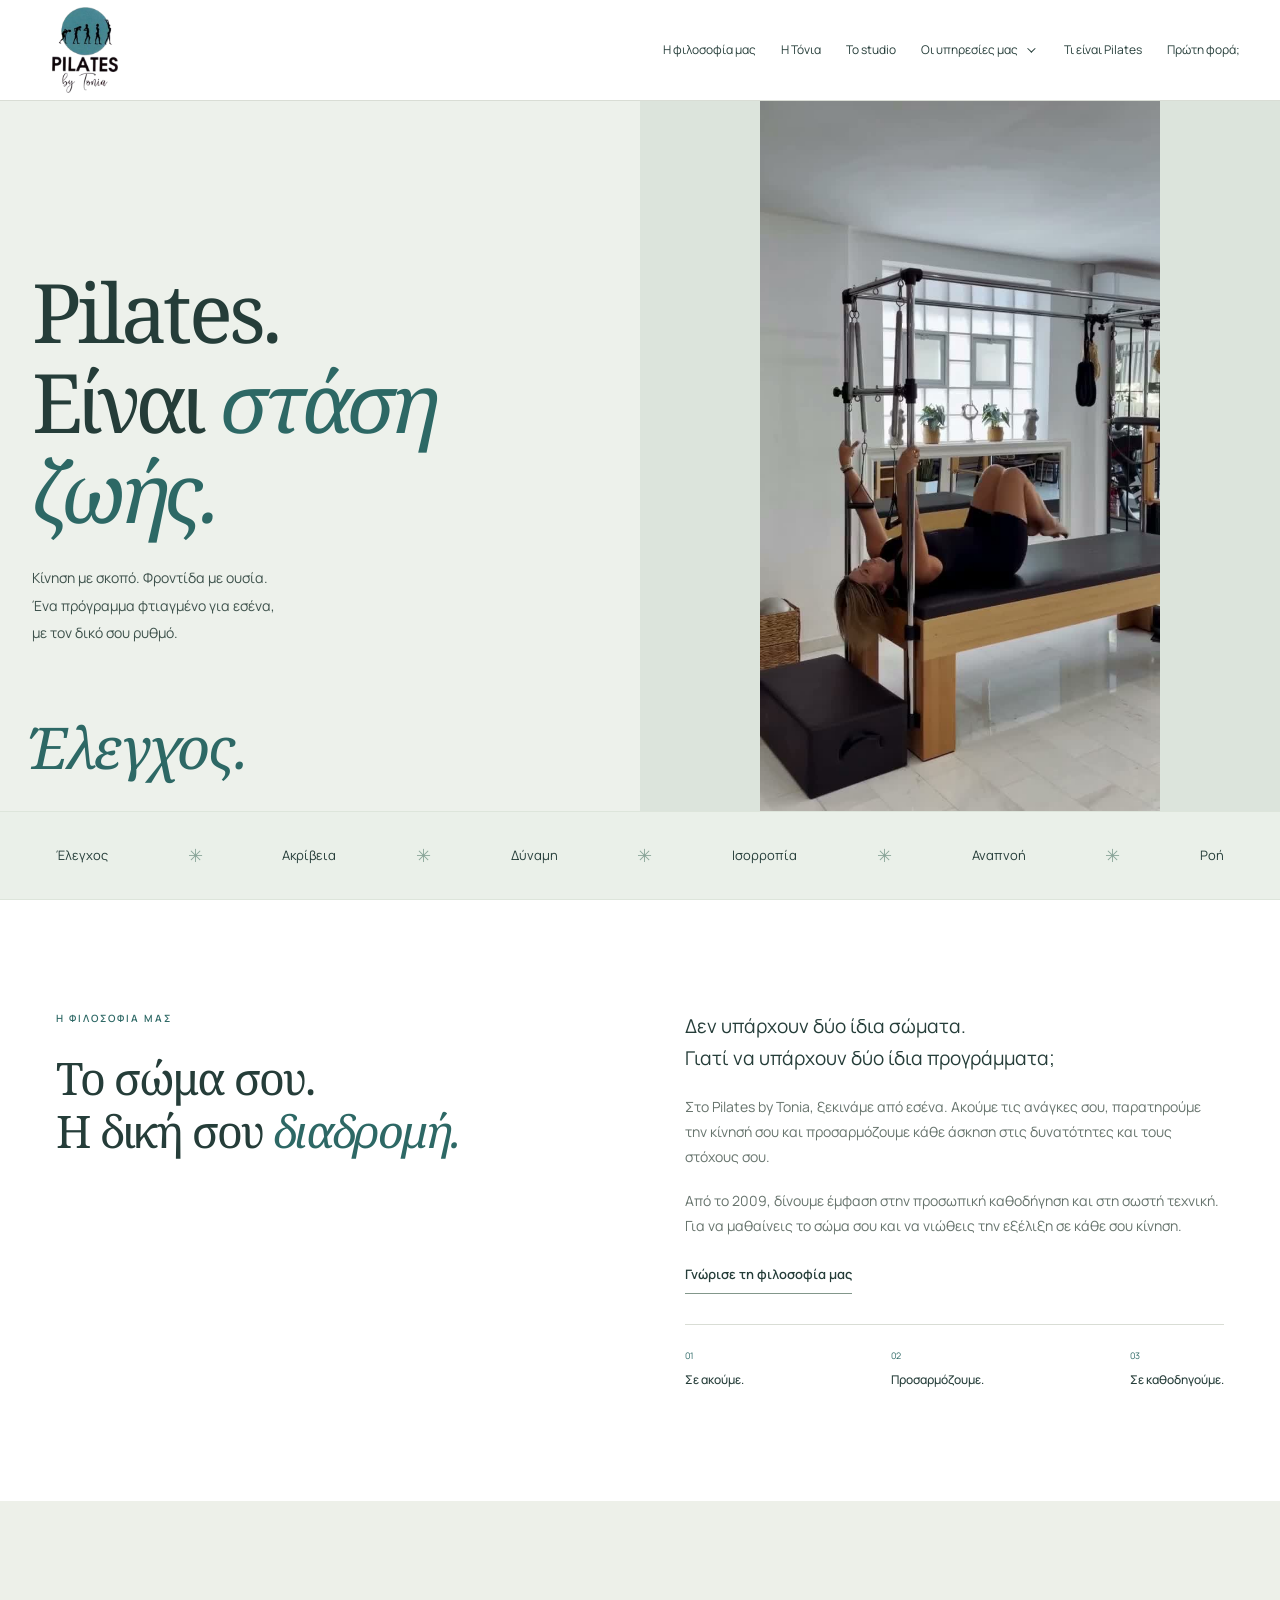
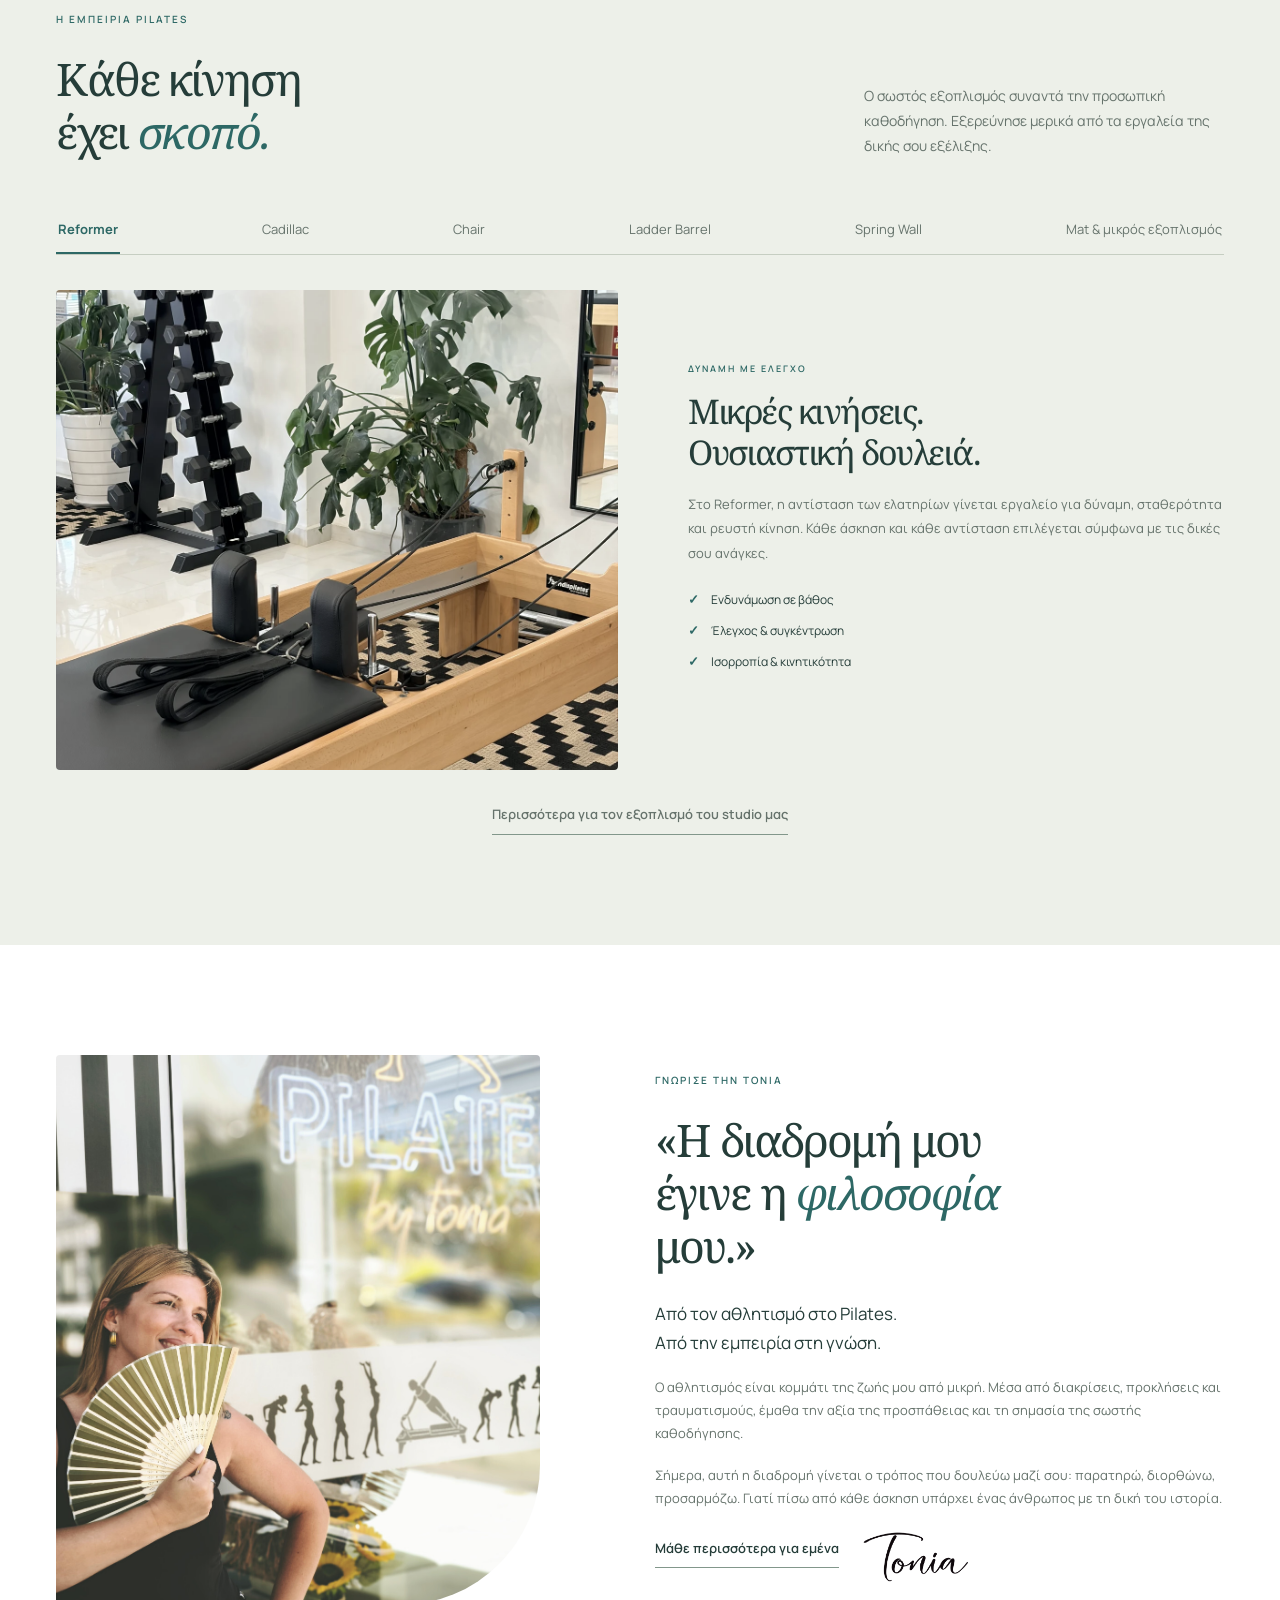
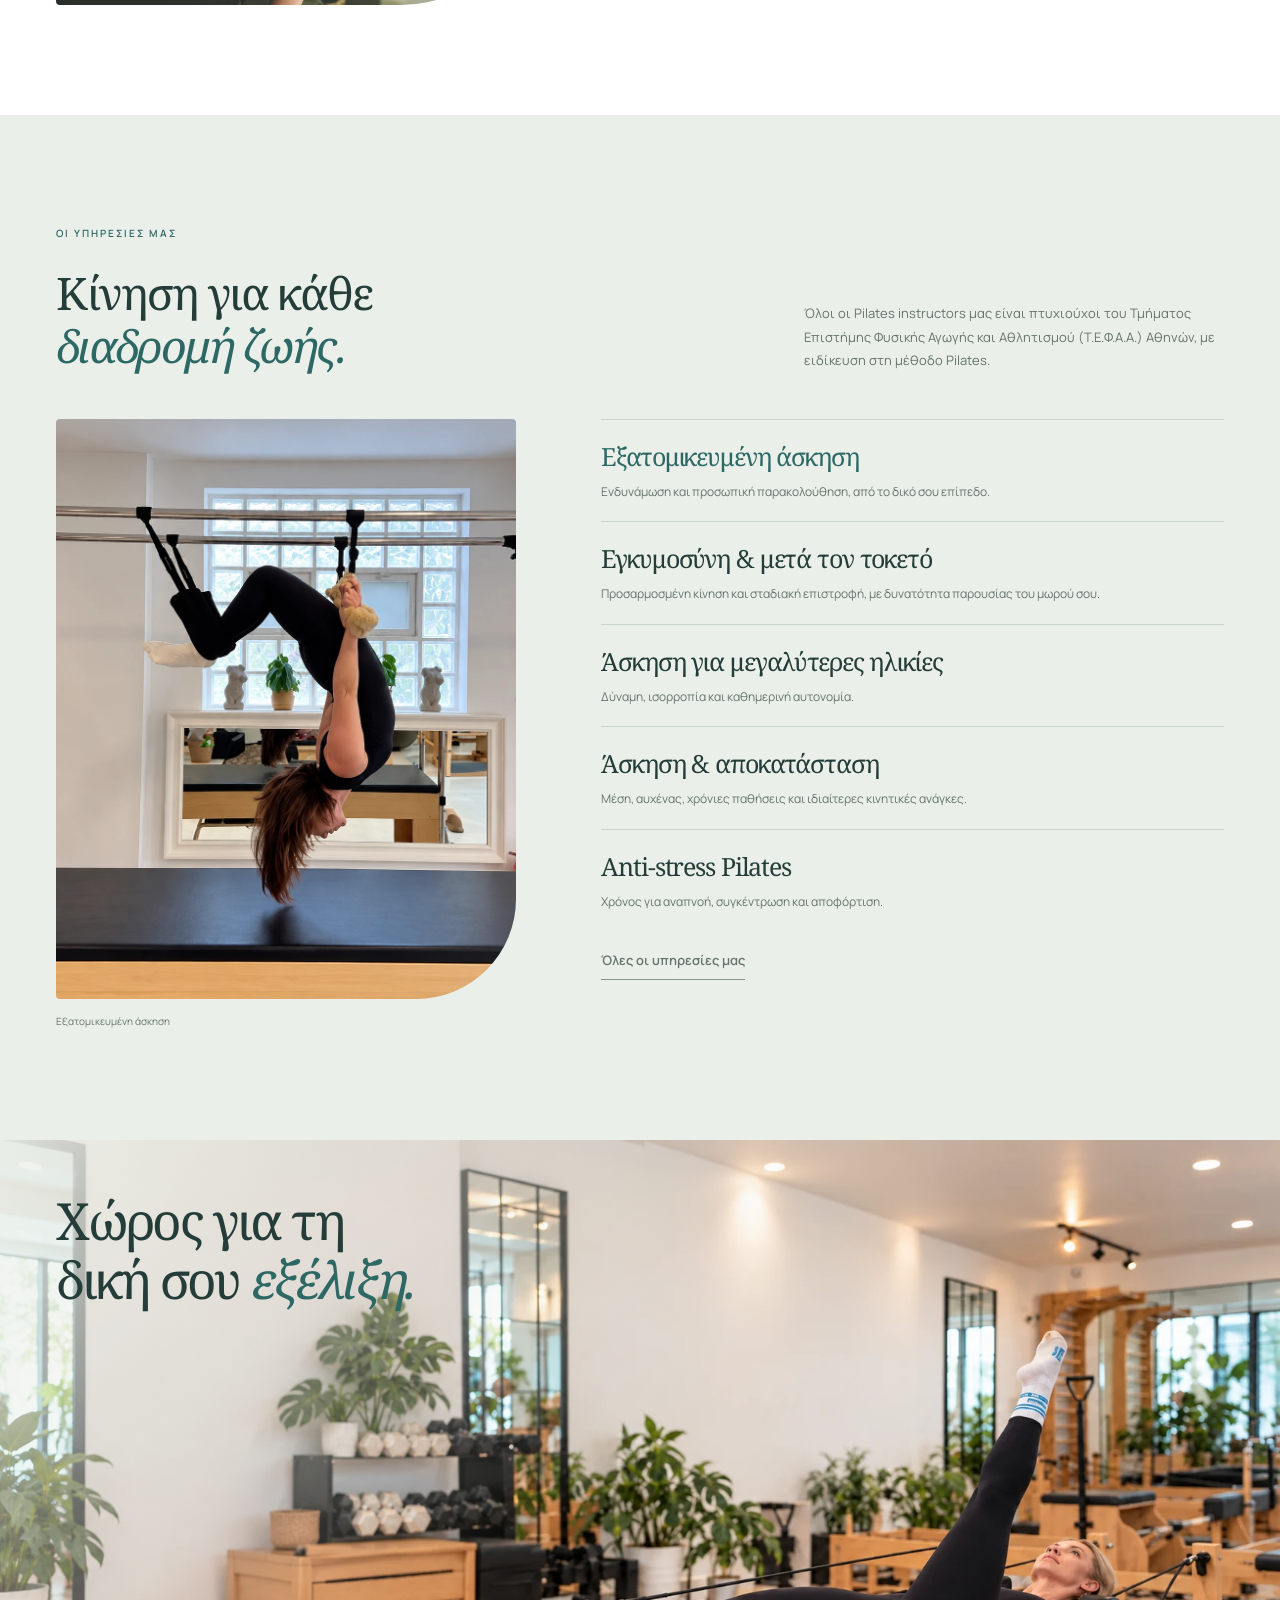
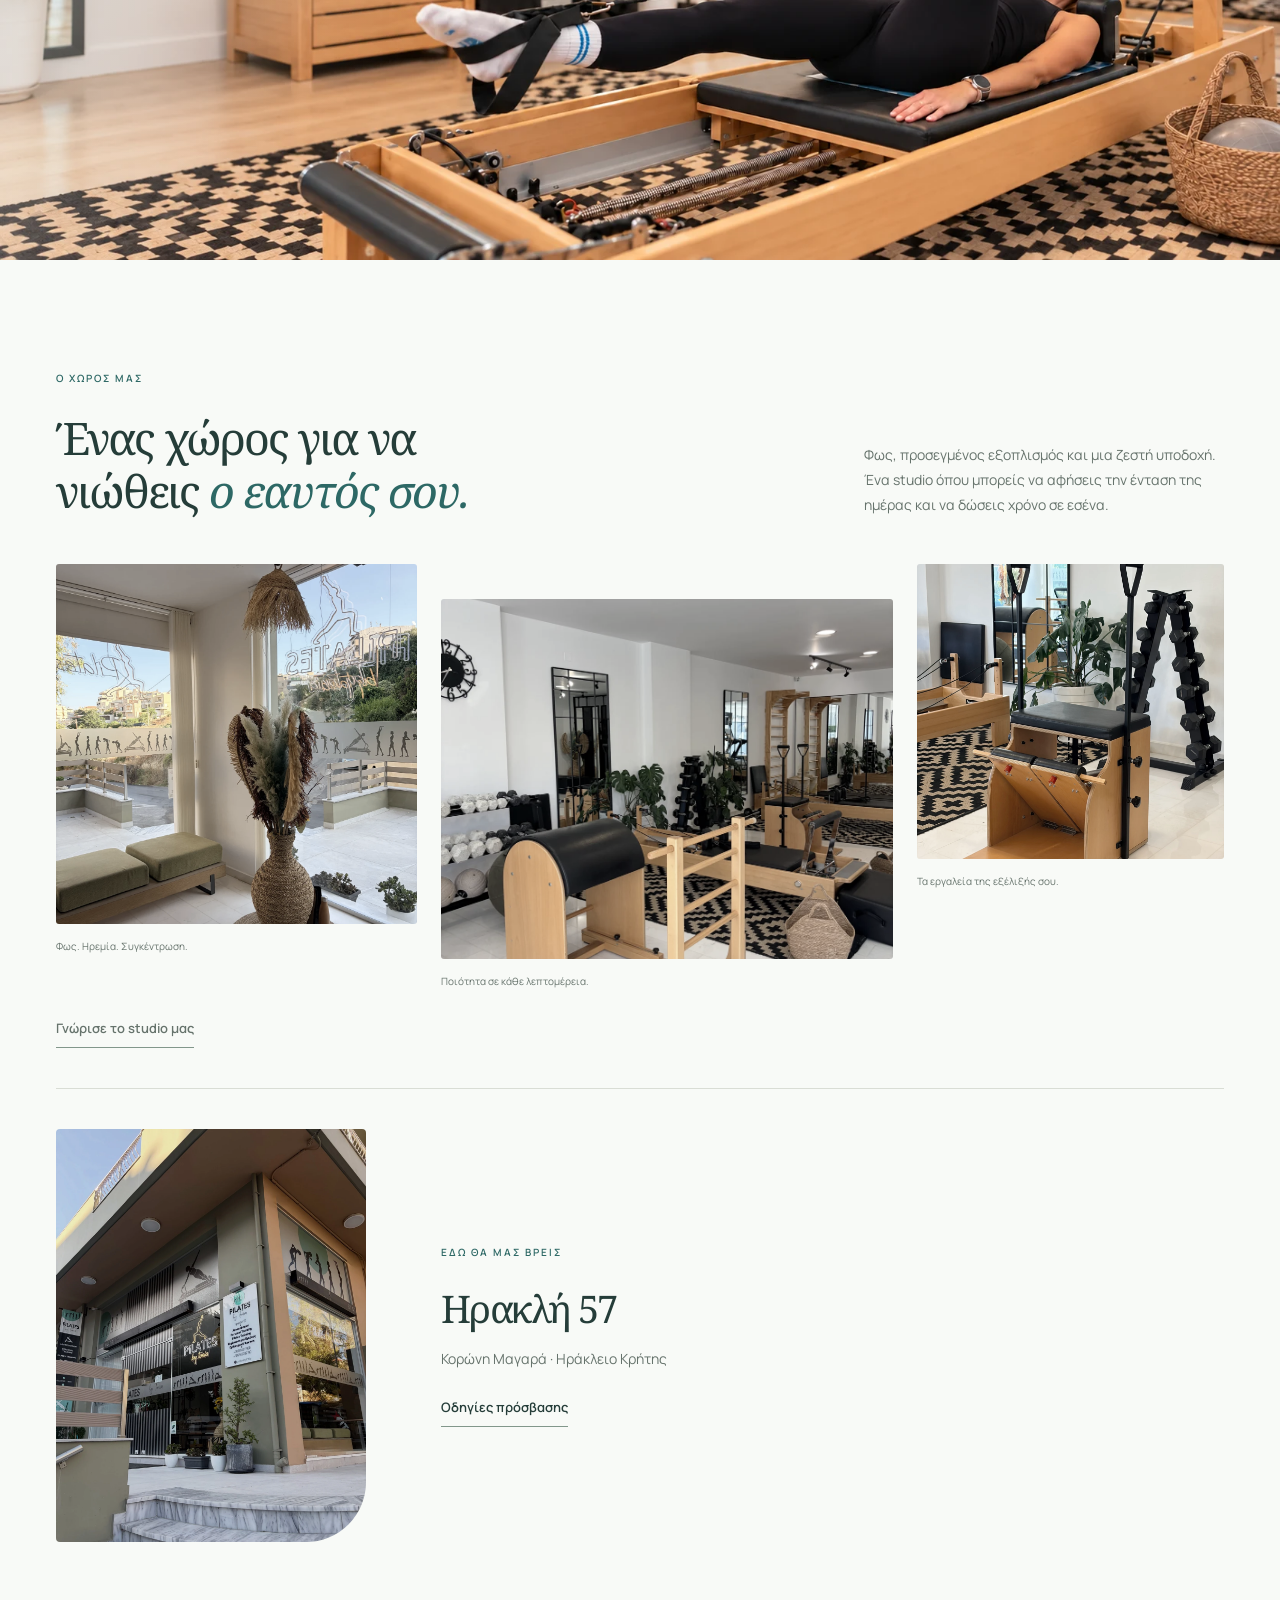
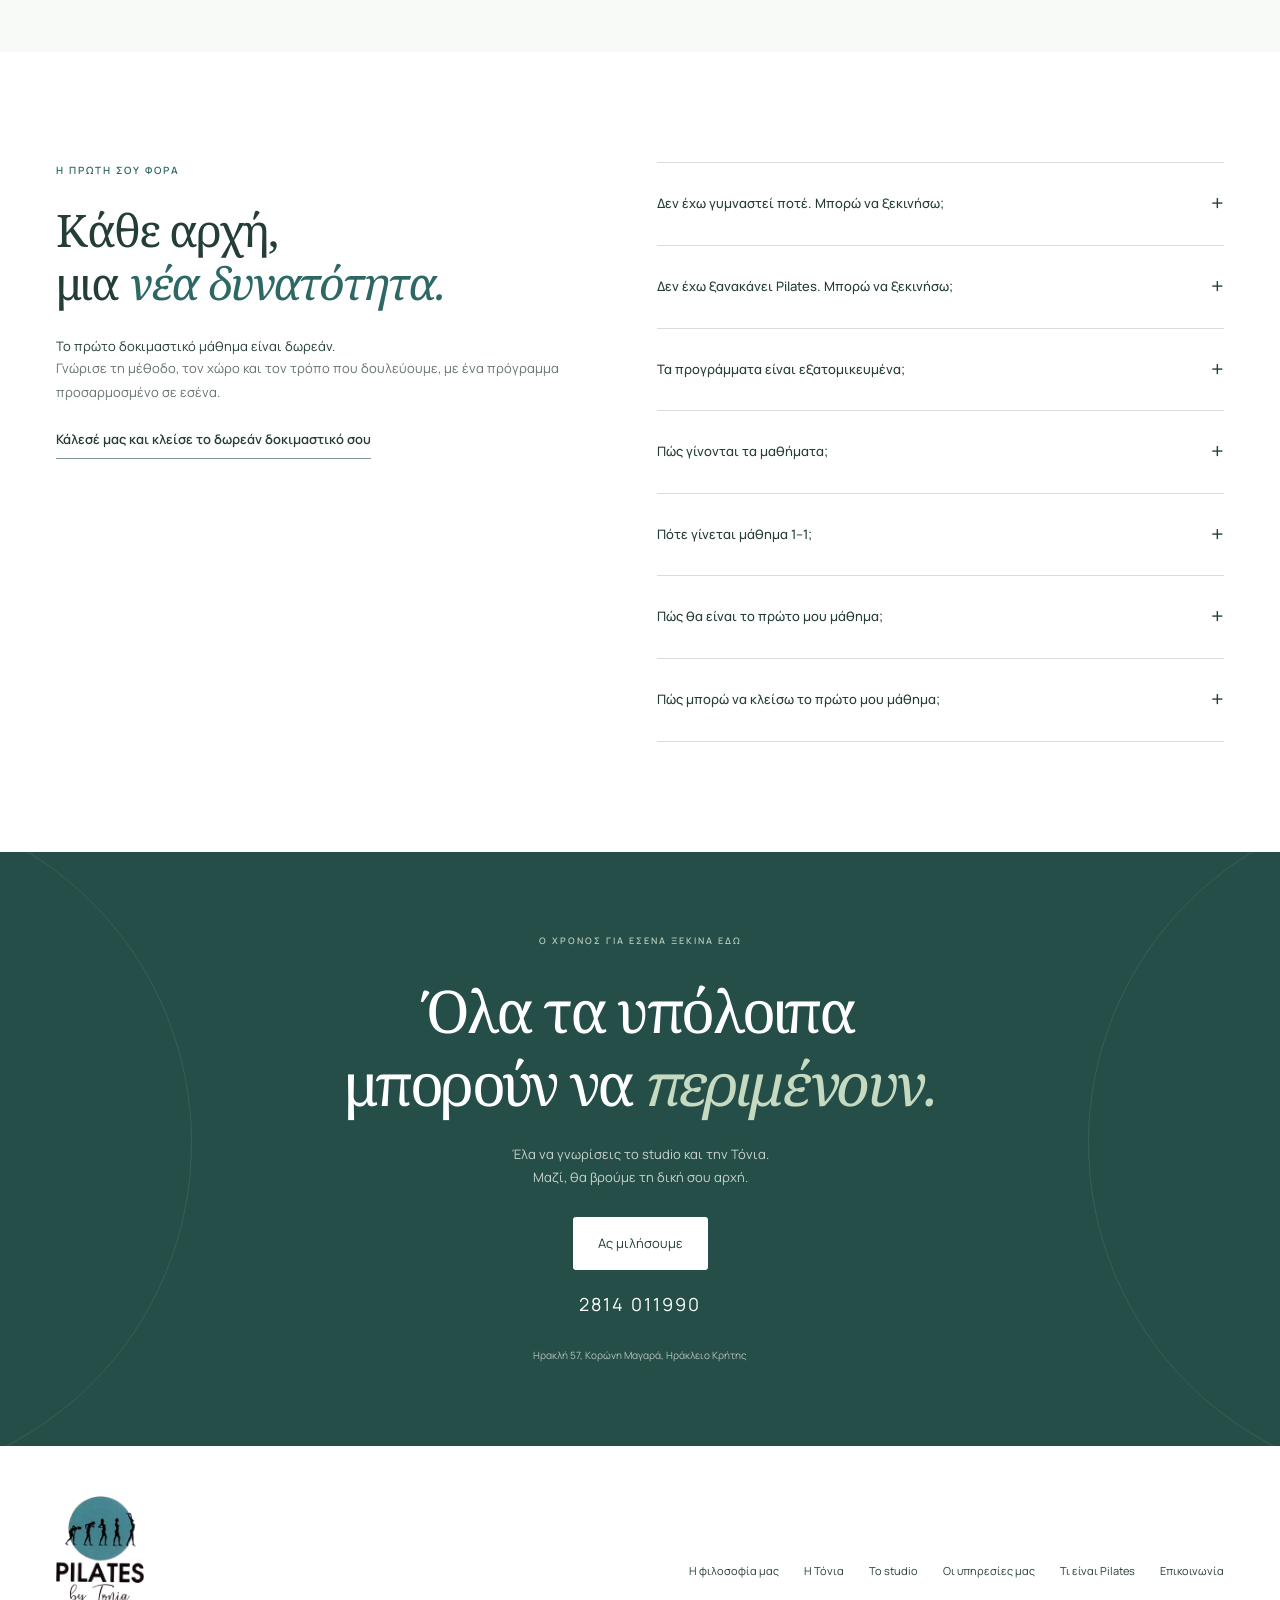
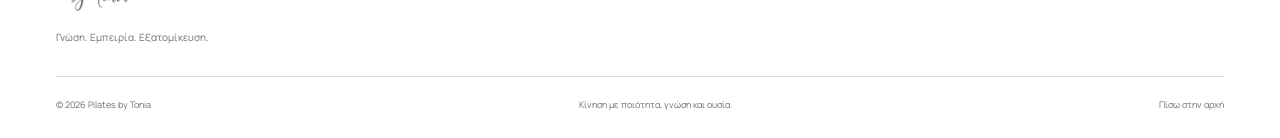
==== commit c9f4f860: "Reorder faqw and have none pre-open" ====
--- a/index.html
+++ b/index.html
@@ -40,7 +40,16 @@
 <p class="section-more"><a class="text-link" href="services.html">Όλες οι υπηρεσίες μας</a></p>
 </div></div></div></section>
 <figure class="studio-scroll-divider" data-scroll-divider><img src="assets/studio-divider.webp" alt="Άσκηση στο Reformer στον χώρο του Pilates by Tonia" loading="lazy"><figcaption>Χώρος για τη<br>δική σου <em>εξέλιξη.</em></figcaption></figure><section id="studio" class="studio section"><div class="wrap"><div class="section-heading"><div><p class="eyebrow">Ο ΧΩΡΟΣ ΜΑΣ</p><h2>Ένας χώρος για να<br>νιώθεις <em>ο εαυτός σου.</em></h2></div><p>Φως, προσεγμένος εξοπλισμός και μια ζεστή υποδοχή.<br>Ένα studio όπου μπορείς να αφήσεις την ένταση της ημέρας και να δώσεις χρόνο σε εσένα.</p></div><div class="studio-gallery"><figure><img src="assets/studio.webp" alt="Φωτεινή γωνιά του studio με μεγάλα παράθυρα και εξοπλισμό Pilates" width="900" height="1200" loading="lazy"><figcaption>Φως. Ηρεμία. Συγκέντρωση.</figcaption></figure><figure><img src="assets/studio-wide.webp" alt="Ο εσωτερικός χώρος του Pilates by Tonia με ξύλινο εξοπλισμό και φυτά" width="1000" height="1333" loading="lazy"><figcaption>Ποιότητα σε κάθε λεπτομέρεια.</figcaption></figure><figure><img src="assets/pilates-chair.webp" alt="Η ξύλινη Pilates Chair στον χώρο του studio" width="1200" height="1600" loading="lazy"><figcaption>Τα εργαλεία της εξέλιξής σου.</figcaption></figure></div><p class="section-more"><a class="text-link" href="studio.html">Γνώρισε το studio μας</a></p><div class="studio-arrival"><figure><img src="assets/studio-exterior.webp" alt="Η πρόσοψη και η είσοδος του Pilates by Tonia στην Ηρακλή 57" width="1200" height="1600" loading="lazy"></figure><div><p class="eyebrow">ΕΔΩ ΘΑ ΜΑΣ ΒΡΕΙΣ</p><h3>Ηρακλή 57</h3><p>Κορώνη Μαγαρά · Ηράκλειο Κρήτης</p><a class="text-link" href="https://www.google.com/maps/search/?api=1&query=Pilates+by+Tonia+%CE%97%CF%81%CE%B1%CE%BA%CE%BB%CE%AE+57+%CE%97%CF%81%CE%AC%CE%BA%CE%BB%CE%B5%CE%B9%CE%BF" target="_blank" rel="noopener noreferrer">Οδηγίες πρόσβασης</a></div></div></div></section>
-<section id="first-visit" class="section wrap first-visit"><div><p class="eyebrow">Η ΠΡΩΤΗ ΣΟΥ ΦΟΡΑ</p><h2>Κάθε αρχή,<br>μια <em>νέα δυνατότητα.</em></h2><p class="lead">Το πρώτο δοκιμαστικό μάθημα είναι δωρεάν.</p><p>Γνώρισε τη μέθοδο, τον χώρο και τον τρόπο που δουλεύουμε, με ένα πρόγραμμα προσαρμοσμένο σε εσένα.</p><a class="text-link section-more" href="tel:+302814011990">Κάλεσέ μας και κλείσε το δωρεάν δοκιμαστικό σου</a></div><div class="faq"><details><summary>Δεν έχω γυμναστεί ποτέ. Μπορώ να ξεκινήσω;<span aria-hidden="true">+</span></summary><p>Ναι. Δεν χρειάζεται να είσαι ήδη δυνατός ή ευλύγιστος. Ξεκινάμε από το δικό σου επίπεδο, με απλές κινήσεις και χρόνο για να τις μάθεις. Δουλεύουμε σταδιακά στη δύναμη, στην κινητικότητα και στην καλύτερη στάση του σώματος, χωρίς πίεση να ακολουθήσεις τον ρυθμό κάποιου άλλου.</p></details><details open><summary>Πώς γίνονται τα μαθήματα;<span aria-hidden="true">+</span></summary><p>Δουλεύουμε σε small group personal: ένας Pilates instructor καθοδηγεί ένα μικρό τμήμα έως 5 ατόμων. Κάθε ασκούμενος έχει το δικό του ασκησιολόγιο, σύμφωνα με τις ανάγκες, τις δυνατότητες και τους στόχους του.</p></details><details><summary>Πότε γίνεται μάθημα 1–1;<span aria-hidden="true">+</span></summary><p>Σε ειδικές περιπτώσεις, το μάθημα γίνεται personal, ένας instructor με έναν ασκούμενο, κατόπιν συνεννόησης. Το studio διαθέτει έναν ενιαίο χώρο: παράλληλα μπορεί άλλος instructor να καθοδηγεί ένα μικρό τμήμα, με προσωπικό ασκησιολόγιο για κάθε άτομο.</p></details><details><summary>Δεν έχω ξανακάνει Pilates. Μπορώ να ξεκινήσω;<span aria-hidden="true">+</span></summary><p>Φυσικά. Ξεκινάμε από το δικό σου επίπεδο και δουλεύουμε μαζί στη σωστή τεχνική, την αναπνοή και τον έλεγχο. Το πρόγραμμά σου προσαρμόζεται σε εσένα, είτε είναι το πρώτο σου μάθημα είτε έχεις ήδη εμπειρία.</p></details><details><summary>Πώς θα είναι το πρώτο μου μάθημα;<span aria-hidden="true">+</span></summary><p>Το πρώτο δοκιμαστικό μάθημα είναι δωρεάν. Έλα λίγο νωρίτερα για να γνωρίσεις τον χώρο και να συζητήσουμε τους στόχους σου, τυχόν τραυματισμούς ή ό,τι σε απασχολεί. Θα σε καθοδηγούμε βήμα βήμα, με έμφαση στην αναπνοή και στην ποιότητα της κίνησης.</p></details><details><summary>Τα προγράμματα είναι εξατομικευμένα;<span aria-hidden="true">+</span></summary><p>Ναι. Η προσωπική προσέγγιση είναι η βάση της δουλειάς μας. Οι ασκήσεις και ο εξοπλισμός επιλέγονται με βάση τις ανάγκες, τις δυνατότητες και τους στόχους σου, με συνεχή παρακολούθηση και καθοδήγηση.</p></details><details><summary>Πώς μπορώ να κλείσω το πρώτο μου μάθημα;<span aria-hidden="true">+</span></summary><p>Κάλεσέ μας στο <a href="tel:+302814011990">2814 011990</a> για να συζητήσουμε τις ανάγκες σου, τις διαθέσιμες ώρες και τις πληροφορίες για τα μαθήματα.</p></details></div></section>
+<section id="first-visit" class="section wrap first-visit"><div><p class="eyebrow">Η ΠΡΩΤΗ ΣΟΥ ΦΟΡΑ</p><h2>Κάθε αρχή,<br>μια <em>νέα δυνατότητα.</em></h2><p class="lead">Το πρώτο δοκιμαστικό μάθημα είναι δωρεάν.</p><p>Γνώρισε τη μέθοδο, τον χώρο και τον τρόπο που δουλεύουμε, με ένα πρόγραμμα προσαρμοσμένο σε εσένα.</p><a class="text-link section-more" href="tel:+302814011990">Κάλεσέ μας και κλείσε το δωρεάν δοκιμαστικό σου</a></div>
+    <div class="faq">
+    <details><summary>Δεν έχω γυμναστεί ποτέ. Μπορώ να ξεκινήσω;<span aria-hidden="true">+</span></summary><p>Ναι. Δεν χρειάζεται να είσαι ήδη δυνατός ή ευλύγιστος. Ξεκινάμε από το δικό σου επίπεδο, με απλές κινήσεις και χρόνο για να τις μάθεις. Δουλεύουμε σταδιακά στη δύναμη, στην κινητικότητα και στην καλύτερη στάση του σώματος, χωρίς πίεση να ακολουθήσεις τον ρυθμό κάποιου άλλου.</p></details>
+    <details><summary>Δεν έχω ξανακάνει Pilates. Μπορώ να ξεκινήσω;<span aria-hidden="true">+</span></summary><p>Φυσικά. Ξεκινάμε από το δικό σου επίπεδο και δουλεύουμε μαζί στη σωστή τεχνική, την αναπνοή και τον έλεγχο. Το πρόγραμμά σου προσαρμόζεται σε εσένα, είτε είναι το πρώτο σου μάθημα είτε έχεις ήδη εμπειρία.</p></details>
+    <details><summary>Τα προγράμματα είναι εξατομικευμένα;<span aria-hidden="true">+</span></summary><p>Ναι. Η προσωπική προσέγγιση είναι η βάση της δουλειάς μας. Οι ασκήσεις και ο εξοπλισμός επιλέγονται με βάση τις ανάγκες, τις δυνατότητες και τους στόχους σου, με συνεχή παρακολούθηση και καθοδήγηση.</p></details>
+    <details><summary>Πώς γίνονται τα μαθήματα;<span aria-hidden="true">+</span></summary><p>Δουλεύουμε σε small group personal: ένας Pilates instructor καθοδηγεί ένα μικρό τμήμα έως 5 ατόμων. Κάθε ασκούμενος έχει το δικό του ασκησιολόγιο, σύμφωνα με τις ανάγκες, τις δυνατότητες και τους στόχους του.</p></details>
+    <details><summary>Πότε γίνεται μάθημα 1–1;<span aria-hidden="true">+</span></summary><p>Σε ειδικές περιπτώσεις, το μάθημα γίνεται personal, ένας instructor με έναν ασκούμενο, κατόπιν συνεννόησης. Το studio διαθέτει έναν ενιαίο χώρο: παράλληλα μπορεί άλλος instructor να καθοδηγεί ένα μικρό τμήμα, με προσωπικό ασκησιολόγιο για κάθε άτομο.</p></details>
+    <details><summary>Πώς θα είναι το πρώτο μου μάθημα;<span aria-hidden="true">+</span></summary><p>Το πρώτο δοκιμαστικό μάθημα είναι δωρεάν. Έλα λίγο νωρίτερα για να γνωρίσεις τον χώρο και να συζητήσουμε τους στόχους σου, τυχόν τραυματισμούς ή ό,τι σε απασχολεί. Θα σε καθοδηγούμε βήμα βήμα, με έμφαση στην αναπνοή και στην ποιότητα της κίνησης.</p></details>
+    <details><summary>Πώς μπορώ να κλείσω το πρώτο μου μάθημα;<span aria-hidden="true">+</span></summary><p>Κάλεσέ μας στο <a href="tel:+302814011990">2814 011990</a> για να συζητήσουμε τις ανάγκες σου, τις διαθέσιμες ώρες και τις πληροφορίες για τα μαθήματα.</p></details>
+</div></section>
 <section class="contact" id="contact"><div class="wrap contact-inner"><p class="eyebrow">Ο ΧΡΟΝΟΣ ΓΙΑ ΕΣΕΝΑ ΞΕΚΙΝΑ ΕΔΩ</p><h2>Όλα τα υπόλοιπα<br>μπορούν να <em>περιμένουν.</em></h2><p>Έλα να γνωρίσεις το studio και την Τόνια.<br>Μαζί, θα βρούμε τη δική σου αρχή.</p><a class="button light" href="tel:+302814011990">Ας μιλήσουμε</a><a class="contact-number" href="tel:+302814011990">2814 011990</a><div class="contact-location">Ηρακλή 57, Κορώνη Μαγαρά, Ηράκλειο Κρήτης</div></div></section>
 </main>
 <footer class="wrap footer"><div><a href="index.html" class="footer-brand" aria-label="Pilates by Tonia — Αρχική"><img src="assets/logo.png" alt="Pilates by Tonia" width="100" height="131" loading="lazy"></a><p>Γνώση. Εμπειρία. Εξατομίκευση.</p></div><div class="footer-links"><a href="philosophy.html">Η φιλοσοφία μας</a><a href="tonia.html">Η Τόνια</a><a href="studio.html">Το studio</a><a href="services.html">Οι υπηρεσίες μας</a><a href="pilates.html">Τι είναι Pilates</a><a href="index.html#contact">Επικοινωνία</a></div><div class="footer-bottom"><span>© <span id="year">2026</span> Pilates by Tonia</span><span>Κίνηση με ποιότητα, γνώση και ουσία.</span><a href="#">Πίσω στην αρχή</a></div></footer>
